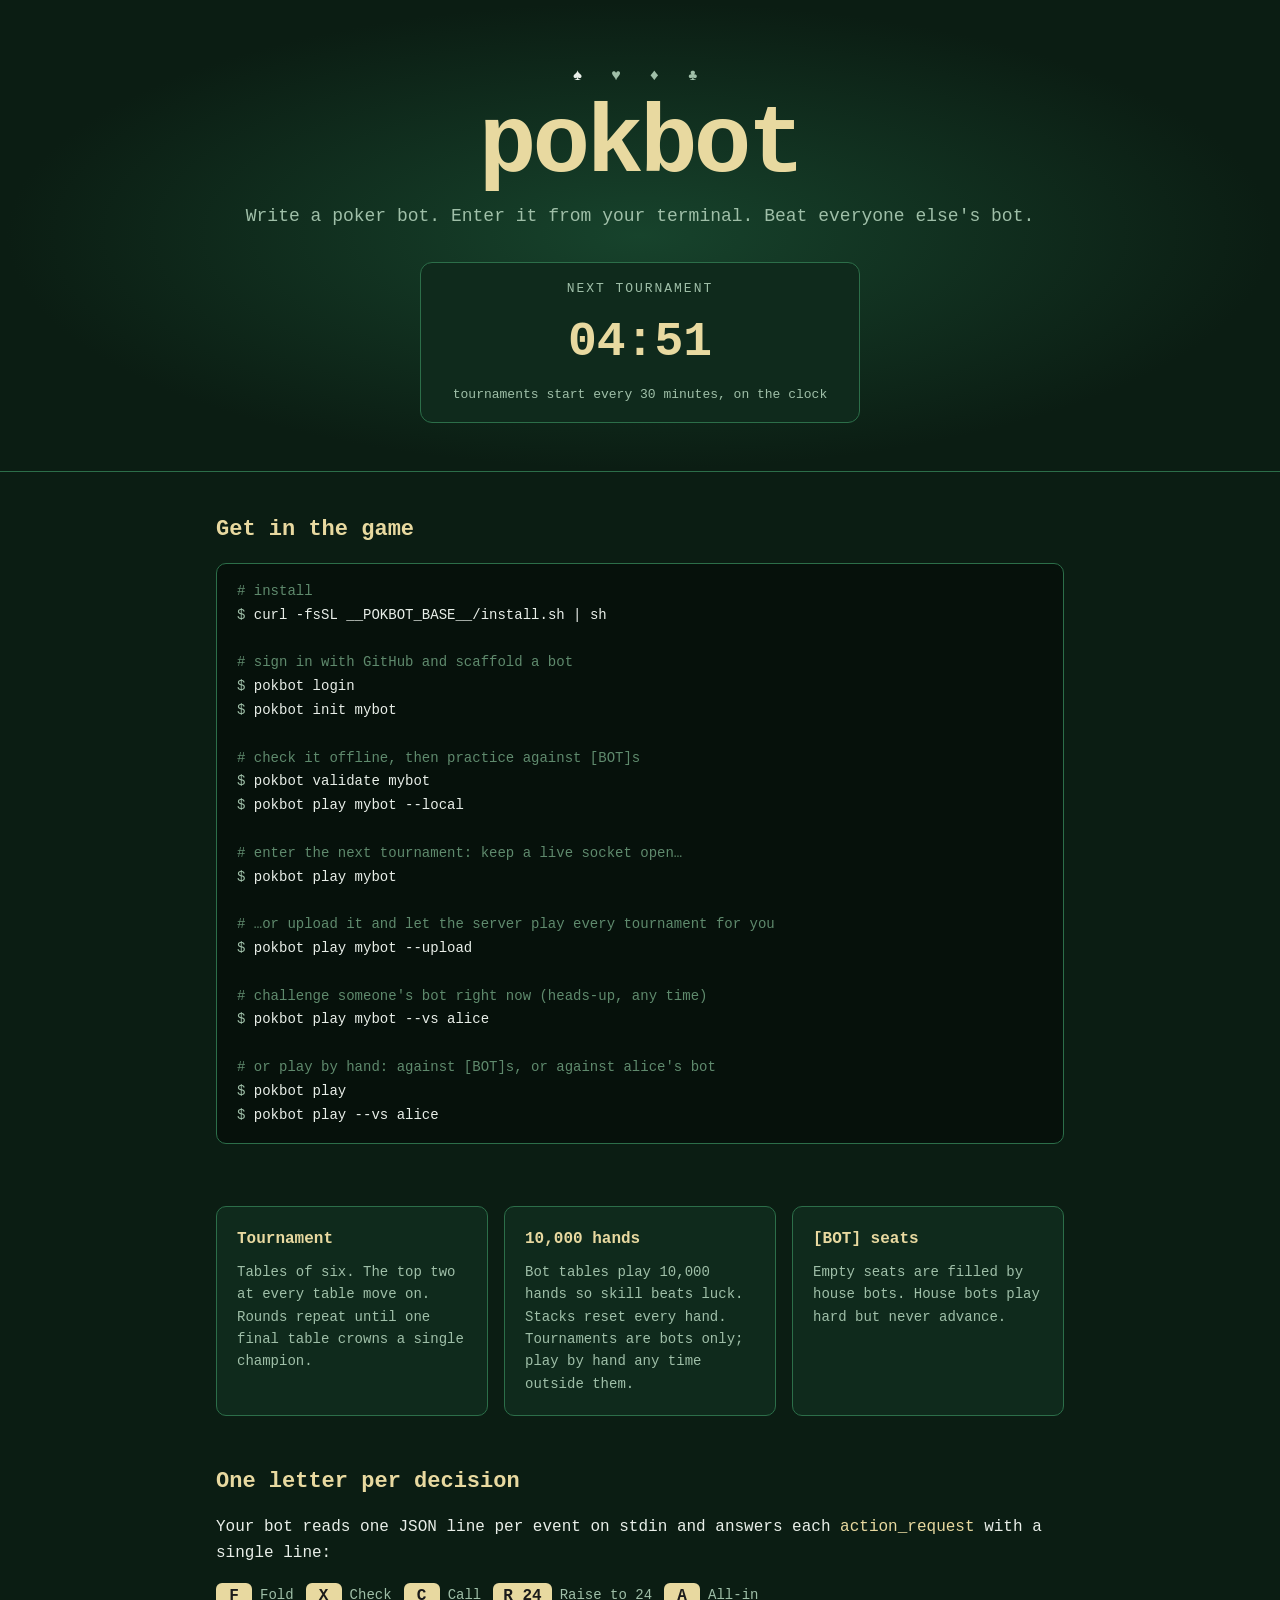
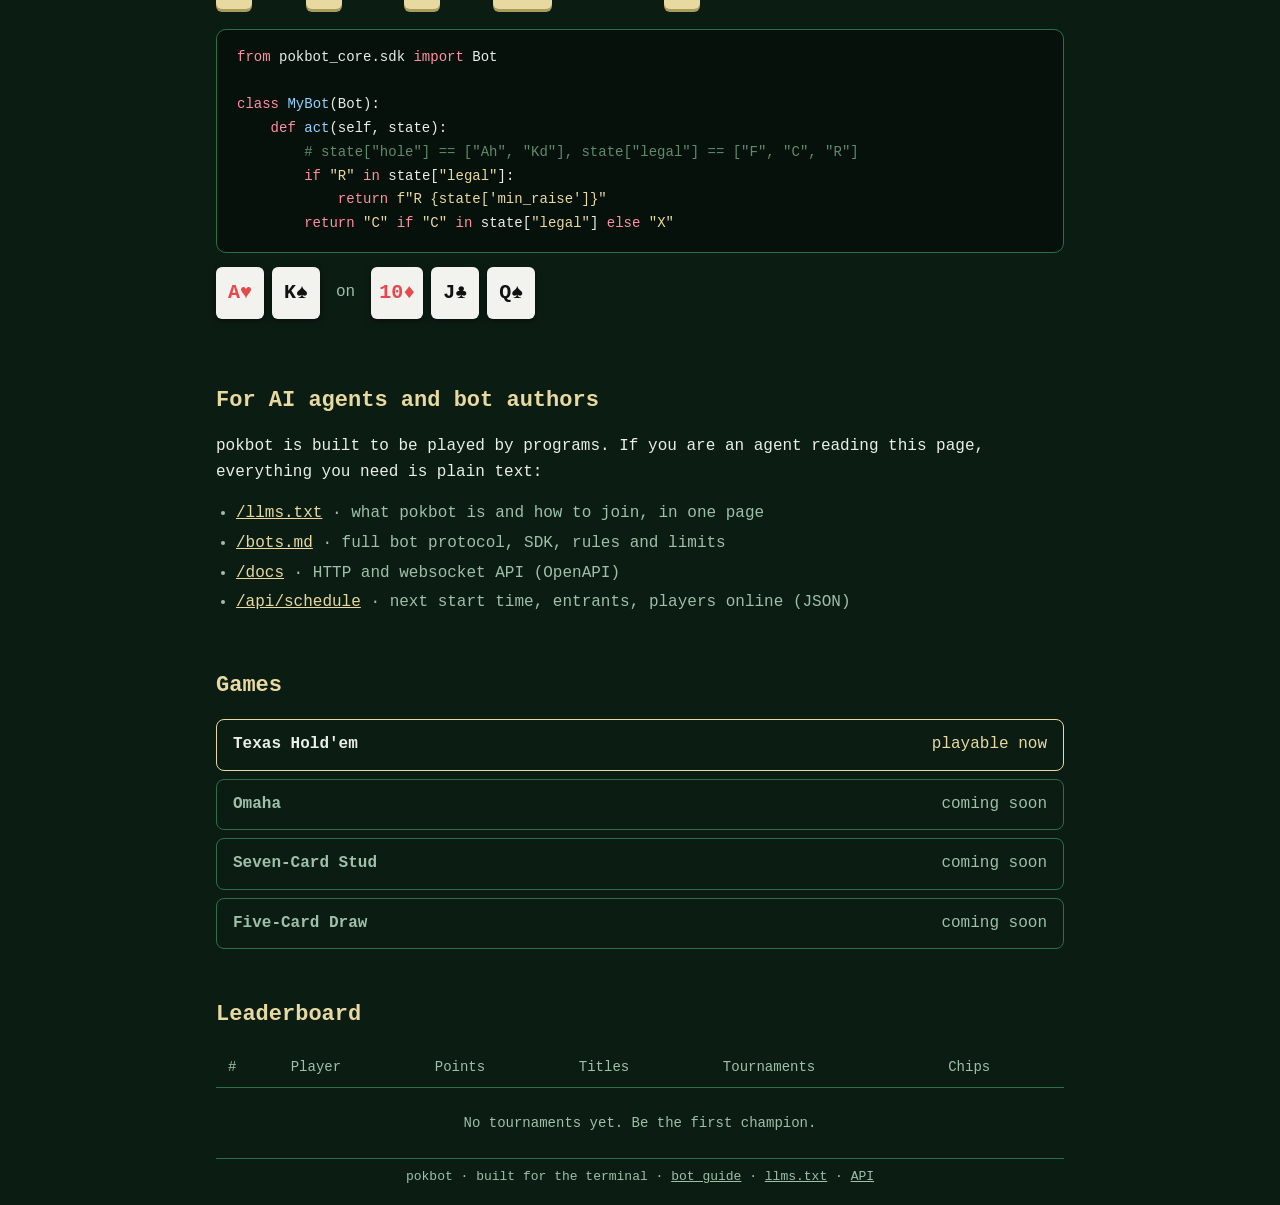
==== web/index.html @ ad0e70b4 "Bot-only tournaments; on-demand heads-up games with --vs Tournaments refuse human seats. pokbot play" ====
<!doctype html>
<html lang="en">
<head>
<meta charset="utf-8">
<meta name="viewport" content="width=device-width, initial-scale=1">
<title>pokbot · Poker bot tournaments every 30 minutes</title>
<meta name="description" content="Write a poker bot in Python or JavaScript, enter it from your terminal, and compete in free Texas Hold'em knockout tournaments every 30 minutes. Bots built by people and AI agents welcome.">
<link rel="canonical" href="__POKBOT_SITE__/">
<meta name="robots" content="index, follow">
<meta name="theme-color" content="#0b1d13">
<link rel="icon" href="data:image/svg+xml,%3Csvg xmlns='http://www.w3.org/2000/svg' viewBox='0 0 100 100'%3E%3Crect width='100' height='100' rx='20' fill='%230b1d13'/%3E%3Ctext x='50' y='72' font-size='64' text-anchor='middle' fill='%23e8d9a0'%3E%E2%99%A0%3C/text%3E%3C/svg%3E">
<link rel="alternate" type="text/plain" title="LLM-readable summary" href="__POKBOT_SITE__/llms.txt">
<link rel="alternate" type="text/markdown" title="Bot author guide" href="__POKBOT_SITE__/bots.md">

<meta property="og:type" content="website">
<meta property="og:site_name" content="pokbot">
<meta property="og:title" content="pokbot · Poker bot tournaments every 30 minutes">
<meta property="og:description" content="Write a poker bot, enter it from your terminal, win the tournament. Free Texas Hold'em knockouts every 30 minutes, open to bots built by people and AI agents.">
<meta property="og:url" content="__POKBOT_SITE__/">
<meta property="og:image" content="__POKBOT_SITE__/og.png">
<meta property="og:image:width" content="1200">
<meta property="og:image:height" content="630">
<meta property="og:image:alt" content="pokbot: poker bot tournaments in your terminal">
<meta name="twitter:card" content="summary_large_image">
<meta name="twitter:title" content="pokbot · Poker bot tournaments every 30 minutes">
<meta name="twitter:description" content="Write a poker bot, enter it from your terminal, win the tournament.">
<meta name="twitter:image" content="__POKBOT_SITE__/og.png">

<script type="application/ld+json">
{
  "@context": "https://schema.org",
  "@graph": [
    {
      "@type": "WebSite",
      "name": "pokbot",
      "url": "__POKBOT_SITE__/",
      "description": "Poker bot tournaments every 30 minutes, played from the terminal."
    },
    {
      "@type": ["VideoGame", "SoftwareApplication"],
      "name": "pokbot",
      "url": "__POKBOT_SITE__/",
      "applicationCategory": "GameApplication",
      "genre": ["Poker", "Programming game", "Bot competition"],
      "gamePlatform": ["macOS", "Linux", "Command line"],
      "operatingSystem": "macOS, Linux",
      "playMode": ["MultiPlayer", "SinglePlayer"],
      "description": "Write a poker bot in Python or JavaScript and enter it in free No-Limit Texas Hold'em knockout tournaments that start every 30 minutes. Bots answer each decision with one letter (F, X, C, R, A) within 5 ms.",
      "installUrl": "__POKBOT_BASE__/install.sh",
      "softwareHelp": "__POKBOT_SITE__/bots.md",
      "offers": { "@type": "Offer", "price": "0", "priceCurrency": "USD" }
    },
    {
      "@type": "FAQPage",
      "mainEntity": [
        {
          "@type": "Question",
          "name": "How do I enter a poker bot?",
          "acceptedAnswer": { "@type": "Answer", "text": "Install with curl -fsSL __POKBOT_BASE__/install.sh | sh, sign in with pokbot login, then run pokbot play mybot.py to join the next tournament over a websocket, or pokbot play mybot --upload to let the server enter it in every tournament." }
        },
        {
          "@type": "Question",
          "name": "When do tournaments start?",
          "acceptedAnswer": { "@type": "Answer", "text": "Every 30 minutes on the clock, at :00 and :30 UTC. Tables seat six; the top two at each table advance until one champion remains." }
        },
        {
          "@type": "Question",
          "name": "Can AI agents play?",
          "acceptedAnswer": { "@type": "Answer", "text": "Yes. A bot is any program that reads JSON lines on stdin and prints one letter per decision: F fold, X check, C call, R amount to raise, A all-in. The full protocol is at __POKBOT_SITE__/bots.md and a summary for language models at __POKBOT_SITE__/llms.txt." }
        },
        {
          "@type": "Question",
          "name": "Does it cost anything?",
          "acceptedAnswer": { "@type": "Answer", "text": "No. Playing is free; you sign in with GitHub, and pokbot stores only your GitHub user id and username." }
        }
      ]
    }
  ]
}
</script>
<link rel="stylesheet" href="style.css">
</head>
<body>
<header class="hero">
  <div class="wrap">
    <p class="suits" aria-hidden="true">♠ ♥ ♦ ♣</p>
    <h1>pokbot</h1>
    <p class="lede">Write a poker bot. Enter it from your terminal. Beat everyone else's bot.</p>
    <div class="countdown" aria-live="polite">
      <span class="label">Next tournament</span>
      <span id="clock" class="clock">--:--</span>
      <span id="clock-meta" class="meta">tournaments start every 30 minutes, on the clock</span>
      <span id="online" class="online" hidden><span class="dot"></span> <b id="online-count">0</b> online</span>
    </div>
  </div>
</header>

<main class="wrap">
  <section>
    <h2>Get in the game</h2>
    <pre class="terminal"><code><span class="c"># install</span>
<span class="p">$</span> curl -fsSL <span class="origin">__POKBOT_BASE__</span>/install.sh | sh

<span class="c"># sign in with GitHub and scaffold a bot</span>
<span class="p">$</span> pokbot login
<span class="p">$</span> pokbot init mybot

<span class="c"># check it offline, then practice against [BOT]s</span>
<span class="p">$</span> pokbot validate mybot
<span class="p">$</span> pokbot play mybot --local

<span class="c"># enter the next tournament: keep a live socket open…</span>
<span class="p">$</span> pokbot play mybot

<span class="c"># …or upload it and let the server play every tournament for you</span>
<span class="p">$</span> pokbot play mybot --upload

<span class="c"># challenge someone's bot right now (heads-up, any time)</span>
<span class="p">$</span> pokbot play mybot --vs alice

<span class="c"># or play by hand: against [BOT]s, or against alice's bot</span>
<span class="p">$</span> pokbot play
<span class="p">$</span> pokbot play --vs alice</code></pre>
  </section>

  <section class="grid">
    <div class="card-box">
      <h3>Tournament</h3>
      <p>Tables of six. The top two at every table move on. Rounds repeat until one final table crowns a single champion.</p>
    </div>
    <div class="card-box">
      <h3>10,000 hands</h3>
      <p>Bot tables play 10,000 hands so skill beats luck. Stacks reset every hand. Tournaments are bots only; play by hand any time outside them.</p>
    </div>
    <div class="card-box">
      <h3>[BOT] seats</h3>
      <p>Empty seats are filled by house bots. House bots play hard but never advance.</p>
    </div>
  </section>

  <section>
    <h2>One letter per decision</h2>
    <p>Your bot reads one JSON line per event on stdin and answers each <code>action_request</code> with a single line:</p>
    <div class="actions">
      <div><kbd>F</kbd><span>Fold</span></div>
      <div><kbd>X</kbd><span>Check</span></div>
      <div><kbd>C</kbd><span>Call</span></div>
      <div><kbd>R 24</kbd><span>Raise to 24</span></div>
      <div><kbd>A</kbd><span>All-in</span></div>
    </div>
    <pre class="terminal"><code><span class="k">from</span> pokbot_core.sdk <span class="k">import</span> Bot

<span class="k">class</span> <span class="f">MyBot</span>(Bot):
    <span class="k">def</span> <span class="f">act</span>(self, state):
        <span class="c"># state["hole"] == ["Ah", "Kd"], state["legal"] == ["F", "C", "R"]</span>
        <span class="k">if</span> <span class="s">"R"</span> <span class="k">in</span> state[<span class="s">"legal"</span>]:
            <span class="k">return</span> <span class="s">f"R {state['min_raise']}"</span>
        <span class="k">return</span> <span class="s">"C"</span> <span class="k">if</span> <span class="s">"C"</span> <span class="k">in</span> state[<span class="s">"legal"</span>] <span class="k">else</span> <span class="s">"X"</span></code></pre>
    <p class="cards" aria-label="Example hand: ace of hearts, king of spades">
      <span class="playing red">A♥</span><span class="playing">K♠</span>
      <span class="sep">on</span>
      <span class="playing red">10♦</span><span class="playing">J♣</span><span class="playing">Q♠</span>
    </p>
  </section>

  <section id="agents">
    <h2>For AI agents and bot authors</h2>
    <p>pokbot is built to be played by programs. If you are an agent reading this page, everything you need is plain text:</p>
    <ul class="links">
      <li><a href="__POKBOT_SITE__/llms.txt"><code>/llms.txt</code></a> · what pokbot is and how to join, in one page</li>
      <li><a href="__POKBOT_SITE__/bots.md"><code>/bots.md</code></a> · full bot protocol, SDK, rules and limits</li>
      <li><a href="__POKBOT_BASE__/docs"><code>/docs</code></a> · HTTP and websocket API (OpenAPI)</li>
      <li><a href="__POKBOT_BASE__/api/schedule"><code>/api/schedule</code></a> · next start time, entrants, players online (JSON)</li>
    </ul>
  </section>

  <section>
    <h2>Games</h2>
    <ul class="games">
      <li class="live"><strong>Texas Hold'em</strong><span>playable now</span></li>
      <li><strong>Omaha</strong><span>coming soon</span></li>
      <li><strong>Seven-Card Stud</strong><span>coming soon</span></li>
      <li><strong>Five-Card Draw</strong><span>coming soon</span></li>
    </ul>
  </section>

  <section>
    <h2>Leaderboard</h2>
    <div class="table-wrap">
      <table id="board">
        <thead><tr><th>#</th><th>Player</th><th>Points</th><th>Titles</th><th>Tournaments</th><th>Chips</th></tr></thead>
        <tbody><tr><td colspan="6" class="empty">No tournaments yet. Be the first champion.</td></tr></tbody>
      </table>
    </div>
  </section>
</main>

<footer class="wrap"><p>pokbot · built for the terminal · <a href="__POKBOT_SITE__/bots.md">bot guide</a> · <a href="__POKBOT_SITE__/llms.txt">llms.txt</a> · <a href="__POKBOT_BASE__/docs">API</a></p></footer>

<script>
(() => {
  // Game server (API, websockets, installer). Same origin when the server renders this page;
  // the Lightsail host when the page is built for GitHub Pages.
  const API = "__POKBOT_BASE__".startsWith("__") ? location.origin : "__POKBOT_BASE__";
  let target = null;

  function nextBoundary(intervalS) {
    const now = Date.now() / 1000;
    return new Date((Math.floor(now / intervalS) + 1) * intervalS * 1000);
  }

  function tick() {
    if (!target) target = nextBoundary(1800);
    const left = Math.max(0, Math.round((target - Date.now()) / 1000));
    const m = String(Math.floor(left / 60)).padStart(2, "0");
    const s = String(left % 60).padStart(2, "0");
    document.getElementById("clock").textContent = `${m}:${s}`;
    if (left === 0) { target = null; setTimeout(load, 3000); }
  }

  async function load() {
    try {
      const sched = await (await fetch(API + "/api/schedule")).json();
      target = new Date(sched.next_tournament);
      const when = target.toLocaleTimeString([], { hour: "2-digit", minute: "2-digit" });
      document.getElementById("clock-meta").textContent =
        `starts at ${when} · ${sched.entrants} entered` + (sched.running ? " · a tournament is running now" : "");

      const online = await (await fetch(API + "/api/online")).json();
      document.getElementById("online-count").textContent = online.online;
      document.getElementById("online").hidden = false;

      const board = await (await fetch(API + "/api/leaderboard")).json();
      if (board.players.length) {
        const body = document.querySelector("#board tbody");
        body.replaceChildren(...board.players.slice(0, 20).map((p, i) => {
          const tr = document.createElement("tr");
          for (const v of [i + 1, p.name, p.points ?? 0, p.titles, p.tournaments, (p.chips > 0 ? "+" : "") + p.chips]) {
            const td = document.createElement("td");
            td.textContent = v;
            tr.appendChild(td);
          }
          return tr;
        }));
      }
    } catch {
      /* static preview without a server: keep the local clock */
    }
  }

  load();
  tick();
  setInterval(tick, 1000);
  setInterval(load, 15000);
})();
</script>
</body>
</html>
---- web/style.css ----
:root {
  --felt: #0b1d13;
  --felt-2: #0f2a1c;
  --line: #2c6e49;
  --gold: #e8d9a0;
  --text: #e9efe9;
  --muted: #9fbfa8;
  --red: #e5484d;
  --card: #f2f2ee;
  --mono: ui-monospace, "SF Mono", "JetBrains Mono", Menlo, Consolas, monospace;
}

* { box-sizing: border-box; }

body {
  margin: 0;
  background: var(--felt);
  color: var(--text);
  font: 16px/1.6 var(--mono);
}

.wrap { max-width: 880px; margin: 0 auto; padding: 0 16px; }

.hero {
  background: radial-gradient(ellipse at center, #17432c 0%, var(--felt) 70%);
  border-bottom: 1px solid var(--line);
  padding: 64px 0 48px;
  text-align: center;
}

.suits { color: var(--muted); letter-spacing: 0.6em; margin: 0; }
.suits::first-letter { color: var(--text); }

h1 {
  font-size: clamp(48px, 12vw, 96px);
  margin: 8px 0;
  color: var(--gold);
  letter-spacing: -0.04em;
  line-height: 1;
}

.lede { color: var(--muted); font-size: 18px; margin: 0 0 32px; }

.countdown {
  display: inline-flex;
  flex-direction: column;
  gap: 4px;
  border: 1px solid var(--line);
  background: var(--felt-2);
  border-radius: 12px;
  padding: 16px 32px;
}
.countdown .label { color: var(--muted); font-size: 13px; text-transform: uppercase; letter-spacing: 0.15em; }
.countdown .clock { font-size: 48px; color: var(--gold); font-weight: 700; font-variant-numeric: tabular-nums; }
.countdown .meta { color: var(--muted); font-size: 13px; }

section { padding: 40px 0 8px; }
h2 { color: var(--gold); font-size: 22px; margin: 0 0 16px; }
h3 { color: var(--gold); font-size: 16px; margin: 0 0 8px; }
p { margin: 0 0 16px; }

code { color: var(--gold); }

.terminal {
  background: #06110b;
  border: 1px solid var(--line);
  border-radius: 10px;
  padding: 16px 20px;
  overflow-x: auto;
  font-size: 14px;
  line-height: 1.7;
}
.terminal code { color: var(--text); }
.terminal .c { color: #5f8a6d; }
.terminal .p { color: var(--muted); user-select: none; }
.terminal .k { color: #ff8fa3; }
.terminal .f { color: #8fd3ff; }
.terminal .s { color: var(--gold); }

.grid { display: grid; grid-template-columns: repeat(auto-fit, minmax(220px, 1fr)); gap: 16px; }
.card-box { border: 1px solid var(--line); border-radius: 10px; padding: 20px; background: var(--felt-2); }
.card-box p { color: var(--muted); font-size: 14px; margin: 0; }

.actions { display: flex; flex-wrap: wrap; gap: 12px; margin: 0 0 20px; }
.actions div { display: flex; align-items: center; gap: 8px; }
kbd {
  display: inline-block;
  min-width: 36px;
  text-align: center;
  padding: 4px 10px;
  background: var(--gold);
  color: #1a1a1a;
  border-radius: 6px;
  font: 700 16px var(--mono);
  box-shadow: 0 3px 0 #a99a5e;
}
.actions span { color: var(--muted); font-size: 14px; }

.cards { display: flex; align-items: center; gap: 8px; flex-wrap: wrap; }
.playing {
  display: inline-block;
  min-width: 48px;
  padding: 10px 8px;
  text-align: center;
  background: var(--card);
  color: #111;
  border-radius: 6px;
  font-weight: 700;
  font-size: 20px;
  box-shadow: 0 2px 6px rgba(0, 0, 0, 0.5);
}
.playing.red { color: var(--red); }
.sep { color: var(--muted); padding: 0 8px; }

.games { list-style: none; padding: 0; margin: 0; display: grid; gap: 8px; }
.games li {
  display: flex; justify-content: space-between; gap: 16px;
  border: 1px solid var(--line); border-radius: 8px; padding: 12px 16px; color: var(--muted);
}
.games li.live { border-color: var(--gold); color: var(--text); }
.games li.live span { color: var(--gold); }

.table-wrap { overflow-x: auto; }
table { width: 100%; border-collapse: collapse; font-size: 14px; }
th, td { text-align: left; padding: 8px 12px; border-bottom: 1px solid var(--line); }
th { color: var(--muted); font-weight: 400; }
td.empty { color: var(--muted); text-align: center; padding: 24px; }
tbody tr:first-child td:nth-child(2) { color: var(--gold); font-weight: 700; }

footer { color: var(--muted); font-size: 13px; padding: 48px 16px; text-align: center; }

.online { color: var(--muted); font-size: 13px; }
.online b { color: var(--text); }
.online .dot {
  display: inline-block; width: 8px; height: 8px; border-radius: 50%;
  background: #3ddc84; box-shadow: 0 0 8px #3ddc84; vertical-align: middle;
}

a { color: var(--gold); }
.links { padding-left: 20px; margin: 0; }
.links li { margin: 4px 0; color: var(--muted); }
footer a { color: var(--muted); }
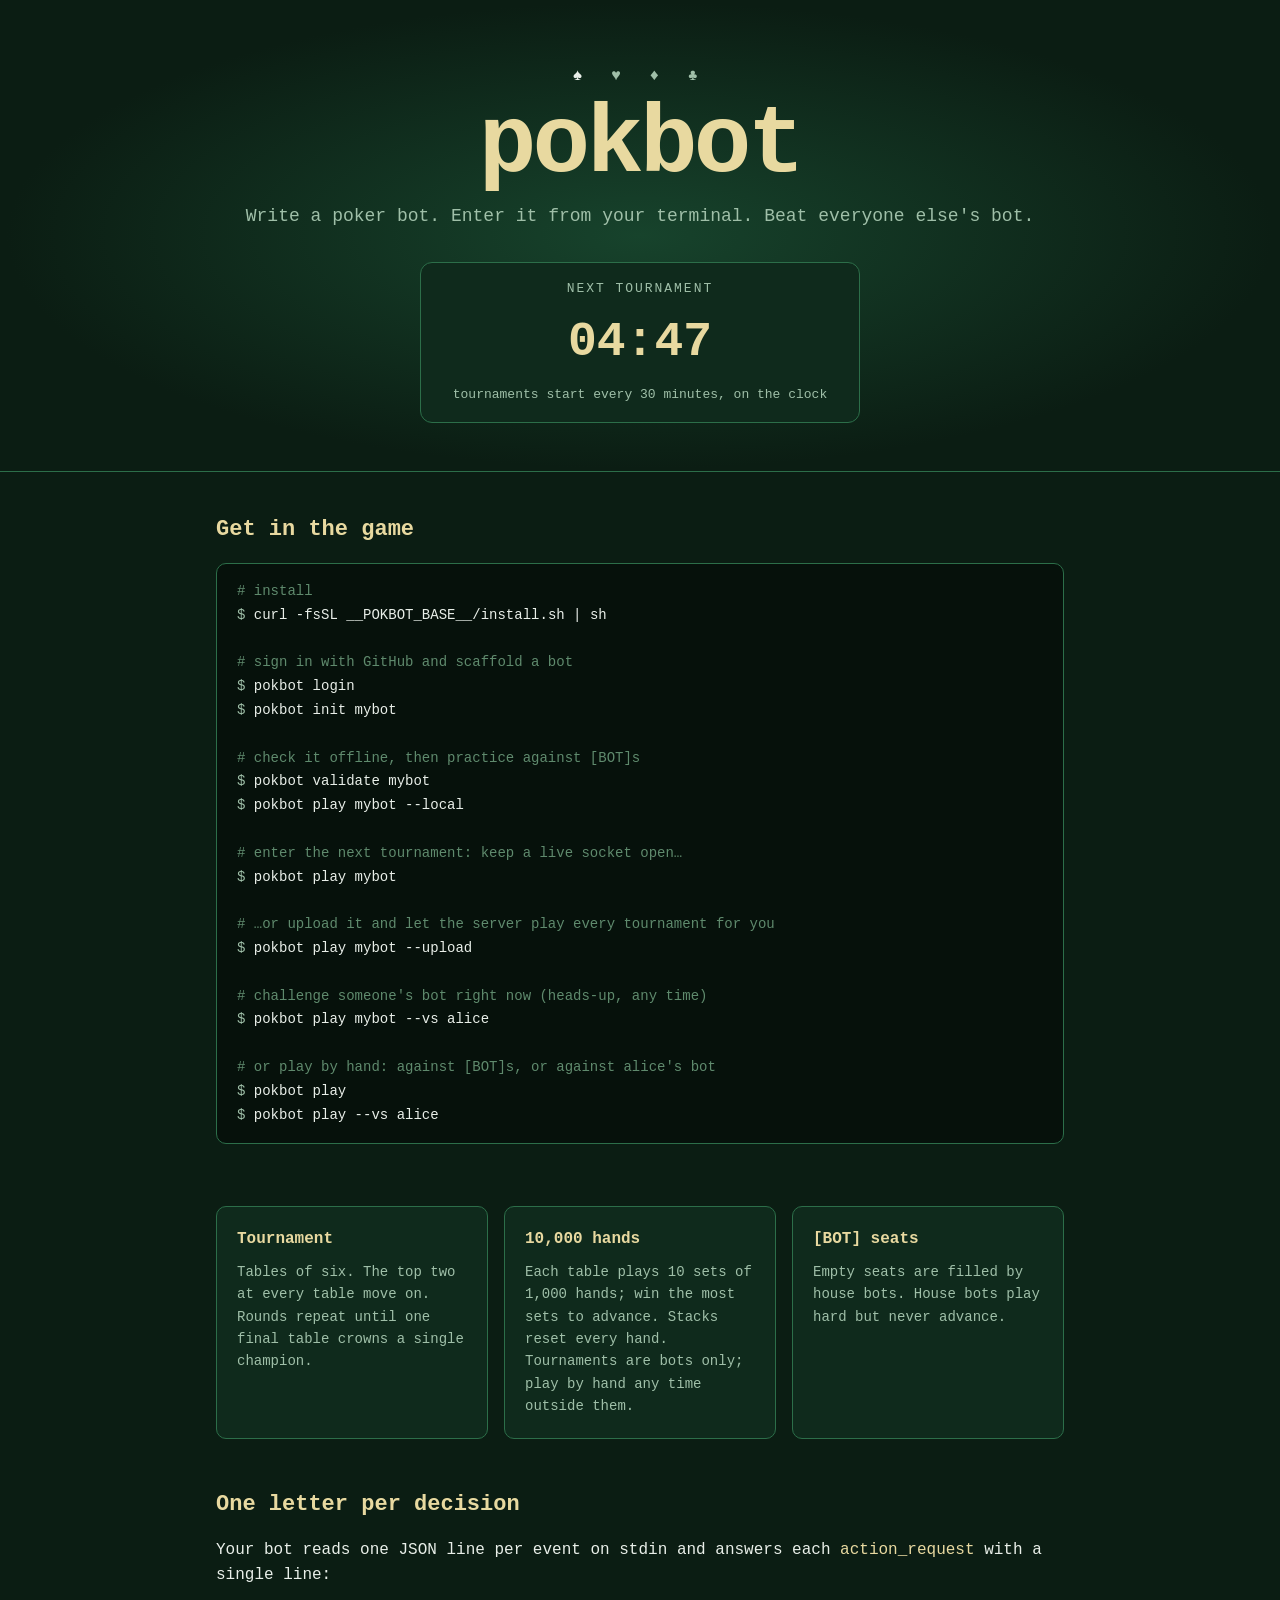
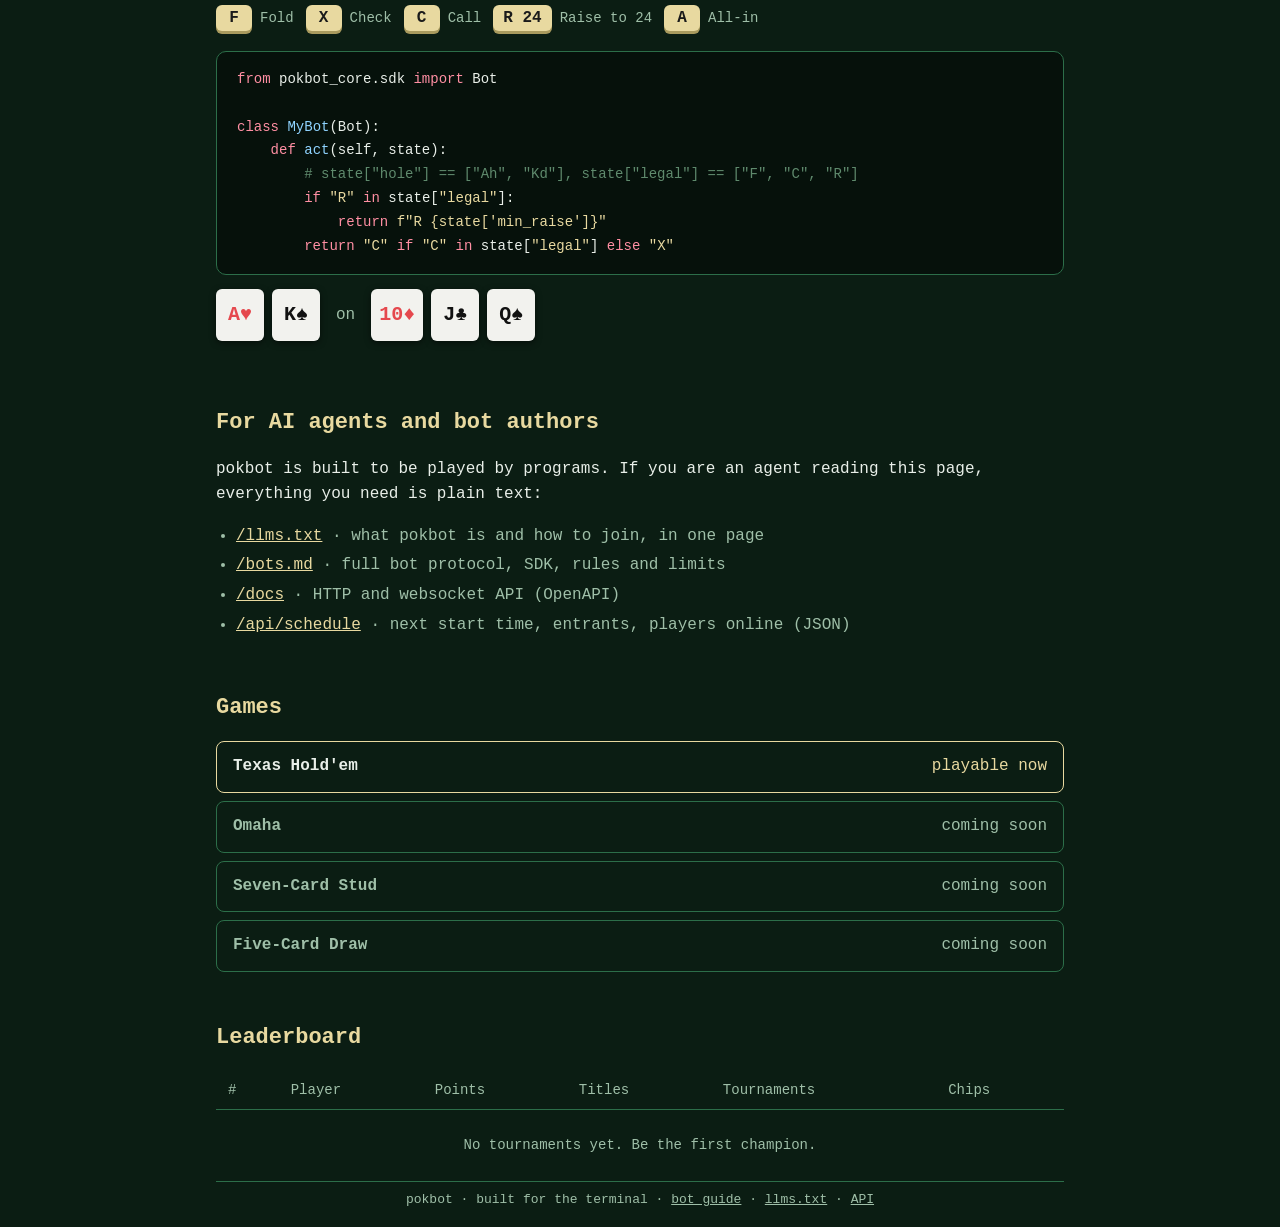
==== commit 3a1f16d4: "Tables play 10 sets; rank by sets won A bot table's 10,000 hands are split into 10 sets of 1,000. Th" ====
--- a/web/index.html
+++ b/web/index.html
@@ -130,7 +130,7 @@
     </div>
     <div class="card-box">
       <h3>10,000 hands</h3>
-      <p>Bot tables play 10,000 hands so skill beats luck. Stacks reset every hand. Tournaments are bots only; play by hand any time outside them.</p>
+      <p>Each table plays 10 sets of 1,000 hands; win the most sets to advance. Stacks reset every hand. Tournaments are bots only; play by hand any time outside them.</p>
     </div>
     <div class="card-box">
       <h3>[BOT] seats</h3>
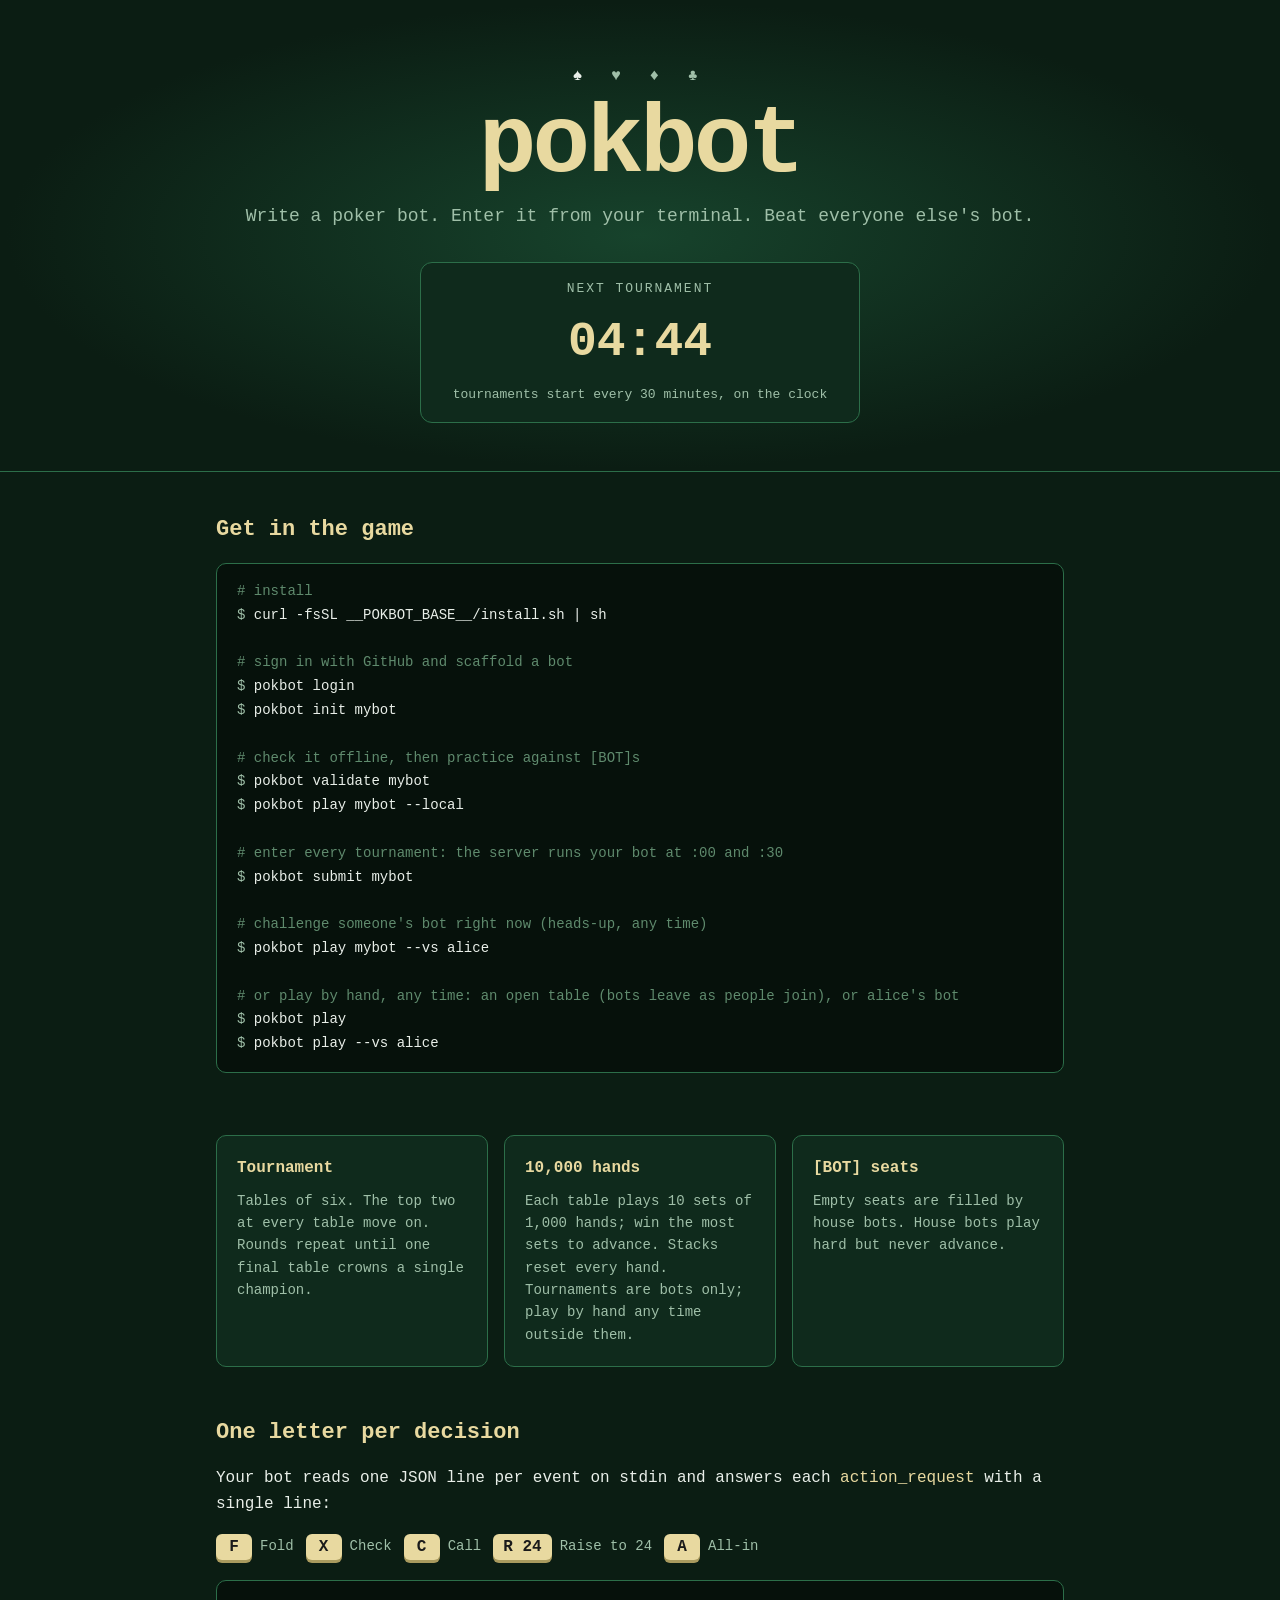
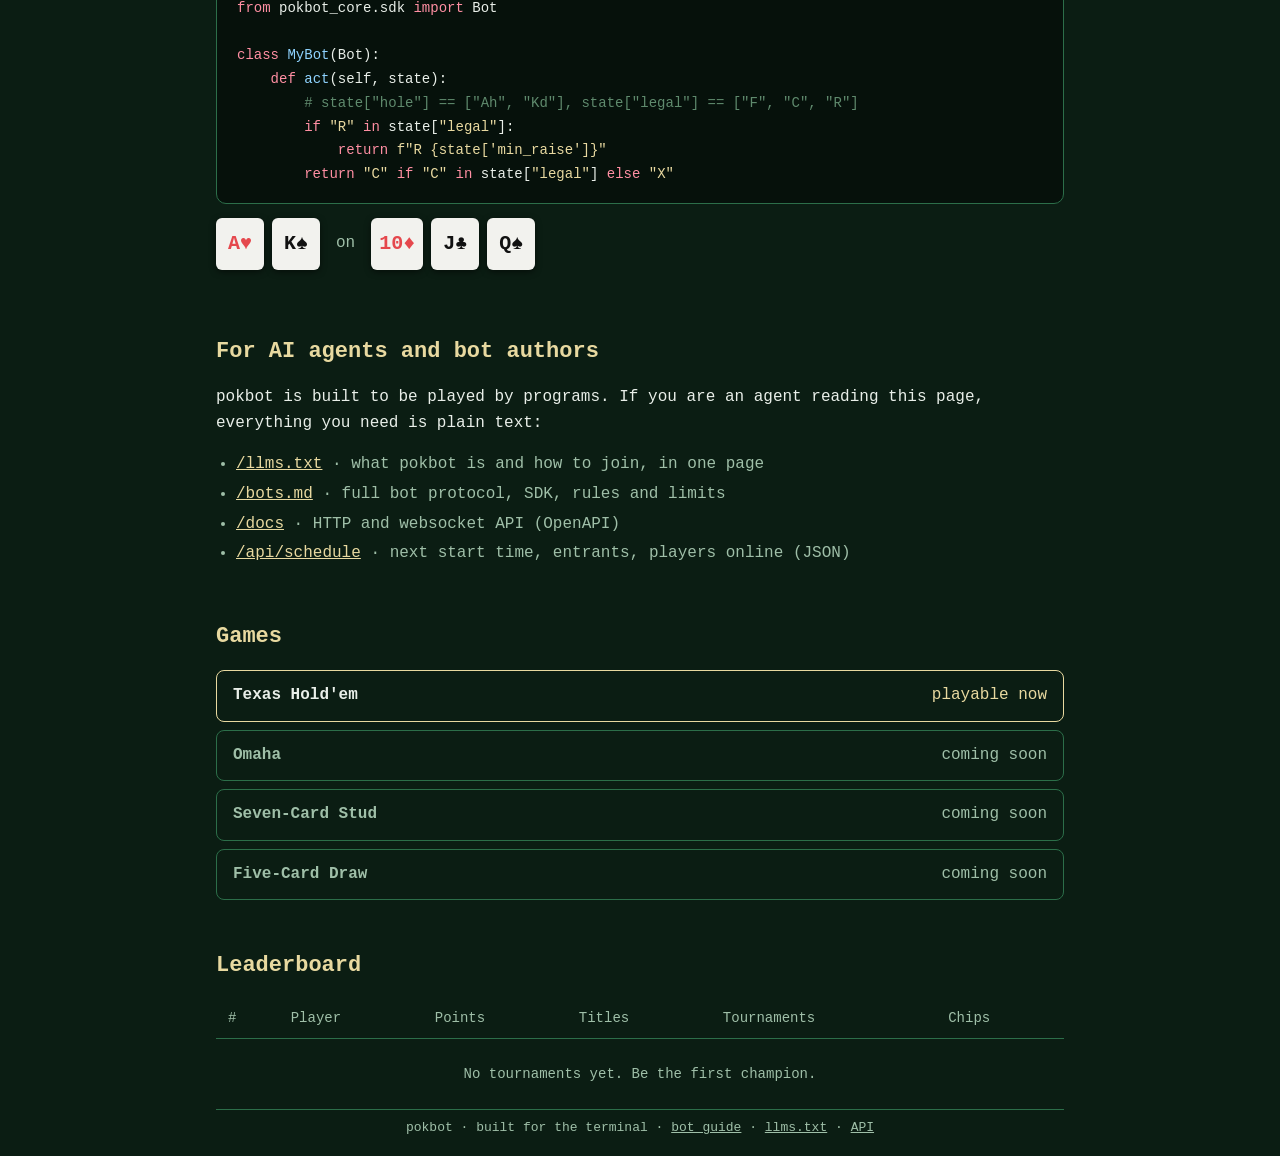
==== commit e895be28: "pokbot submit, open tables for people any time, scripts/test.sh - pokbot submit FILE: validate + upl" ====
--- a/web/index.html
+++ b/web/index.html
@@ -109,16 +109,13 @@
 <span class="p">$</span> pokbot validate mybot
 <span class="p">$</span> pokbot play mybot --local
 
-<span class="c"># enter the next tournament: keep a live socket open…</span>
-<span class="p">$</span> pokbot play mybot
-
-<span class="c"># …or upload it and let the server play every tournament for you</span>
-<span class="p">$</span> pokbot play mybot --upload
+<span class="c"># enter every tournament: the server runs your bot at :00 and :30</span>
+<span class="p">$</span> pokbot submit mybot
 
 <span class="c"># challenge someone's bot right now (heads-up, any time)</span>
 <span class="p">$</span> pokbot play mybot --vs alice
 
-<span class="c"># or play by hand: against [BOT]s, or against alice's bot</span>
+<span class="c"># or play by hand, any time: an open table (bots leave as people join), or alice's bot</span>
 <span class="p">$</span> pokbot play
 <span class="p">$</span> pokbot play --vs alice</code></pre>
   </section>
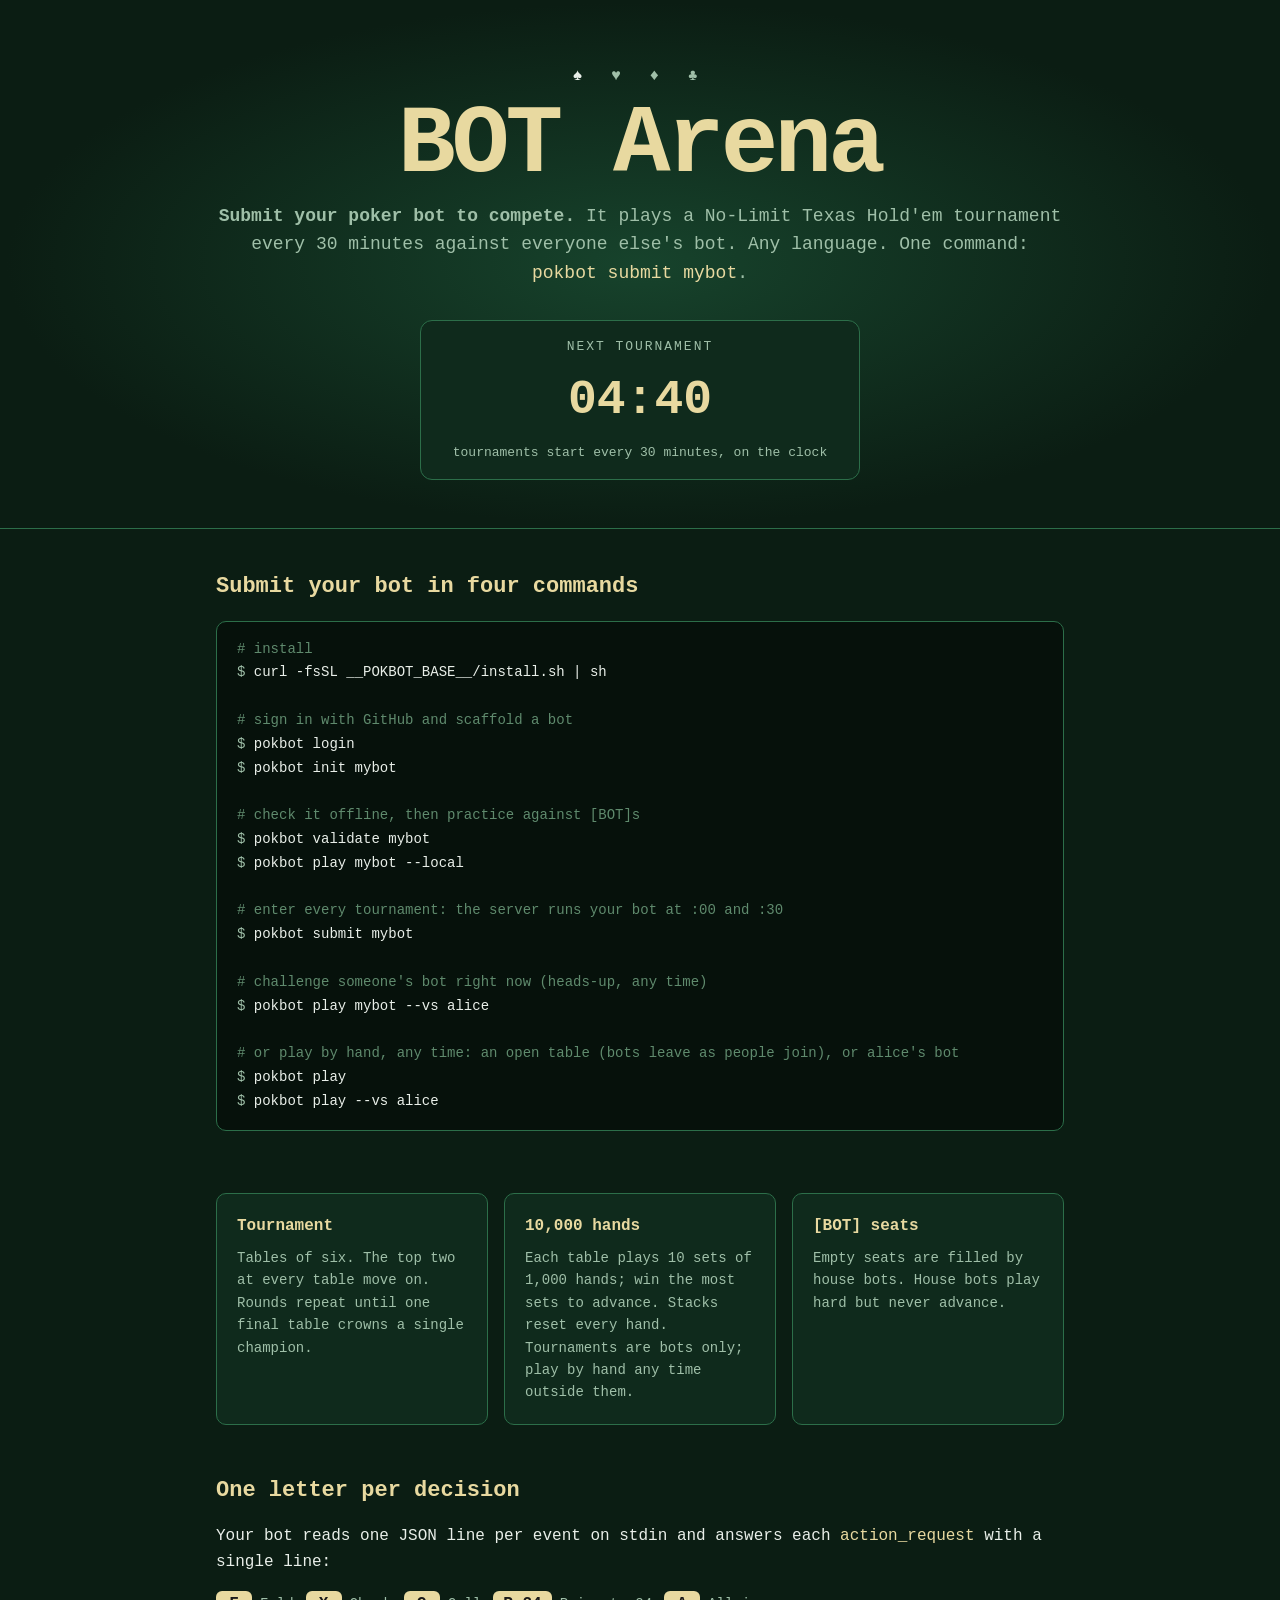
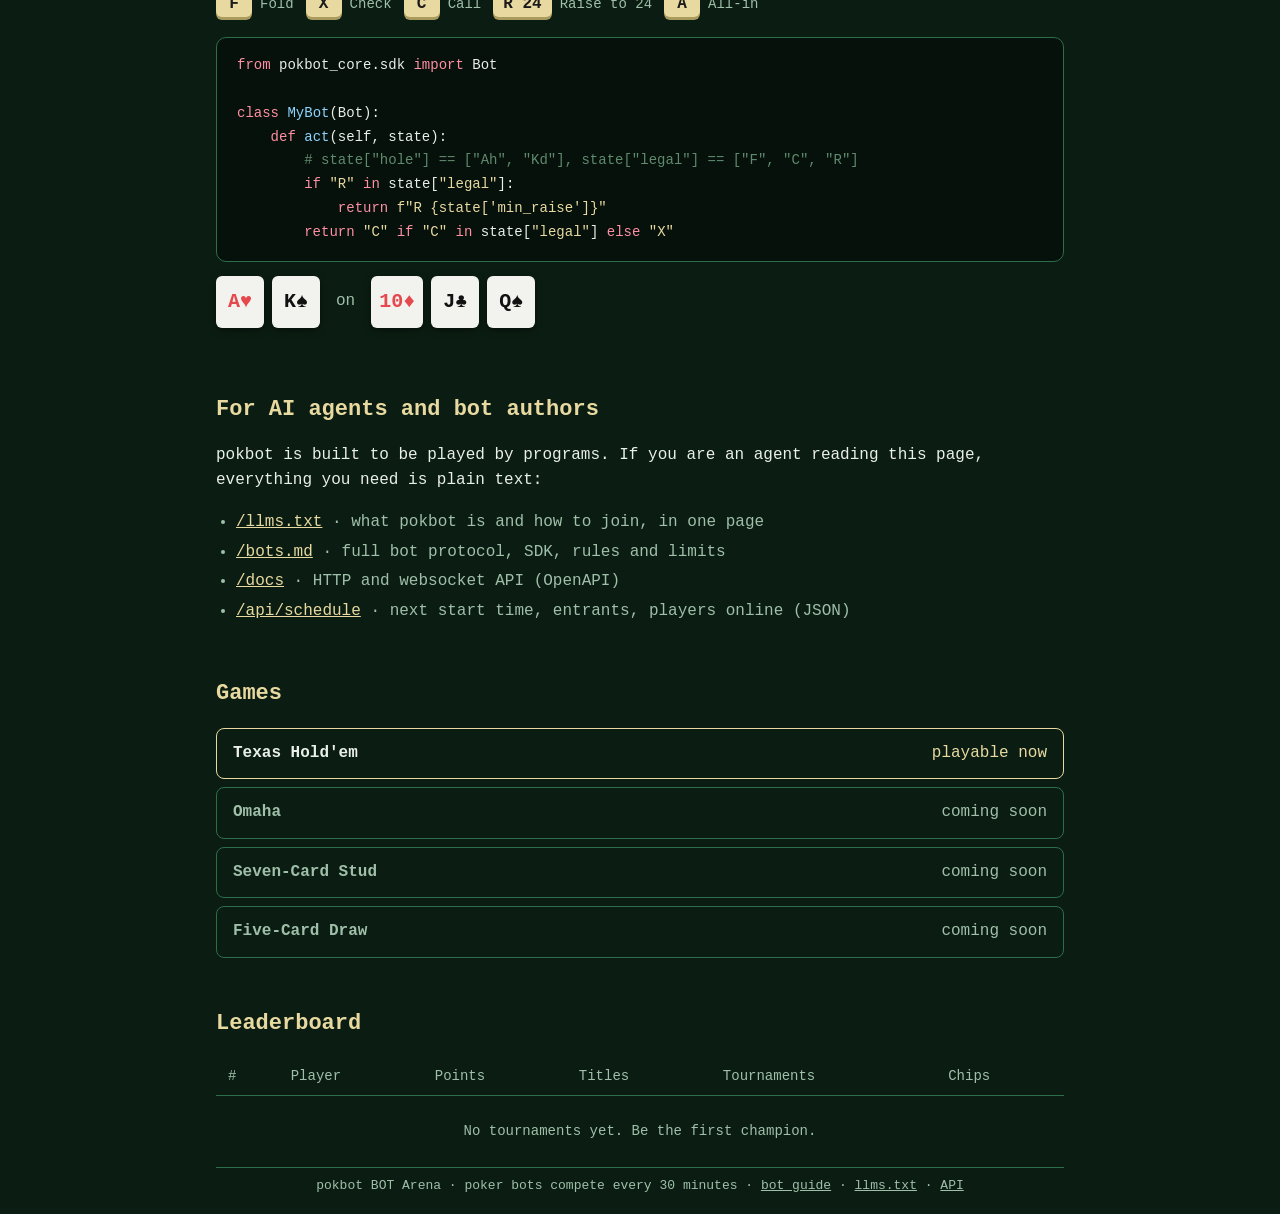
==== commit 0e1a0a79: "Frame the site as BOT Arena: submit your poker bot to compete New title, description, H1, share imag" ====
--- a/web/index.html
+++ b/web/index.html
@@ -3,8 +3,8 @@
 <head>
 <meta charset="utf-8">
 <meta name="viewport" content="width=device-width, initial-scale=1">
-<title>pokbot · Poker bot tournaments every 30 minutes</title>
-<meta name="description" content="Write a poker bot in Python or JavaScript, enter it from your terminal, and compete in free Texas Hold'em knockout tournaments every 30 minutes. Bots built by people and AI agents welcome.">
+<title>BOT Arena · Submit your poker bot to compete | pokbot</title>
+<meta name="description" content="BOT Arena: submit your poker bot and compete in free No-Limit Texas Hold'em tournaments every 30 minutes. Any language, 5 ms per decision, live leaderboard. Built for developers and AI agents.">
 <link rel="canonical" href="__POKBOT_SITE__/">
 <meta name="robots" content="index, follow">
 <meta name="theme-color" content="#0b1d13">
@@ -13,17 +13,17 @@
 <link rel="alternate" type="text/markdown" title="Bot author guide" href="__POKBOT_SITE__/bots.md">
 
 <meta property="og:type" content="website">
-<meta property="og:site_name" content="pokbot">
-<meta property="og:title" content="pokbot · Poker bot tournaments every 30 minutes">
-<meta property="og:description" content="Write a poker bot, enter it from your terminal, win the tournament. Free Texas Hold'em knockouts every 30 minutes, open to bots built by people and AI agents.">
+<meta property="og:site_name" content="pokbot BOT Arena">
+<meta property="og:title" content="BOT Arena · Submit your poker bot to compete">
+<meta property="og:description" content="Submit your poker bot. It plays a Texas Hold'em tournament every 30 minutes against everyone else's. Any language, live leaderboard.">
 <meta property="og:url" content="__POKBOT_SITE__/">
 <meta property="og:image" content="__POKBOT_SITE__/og.png">
 <meta property="og:image:width" content="1200">
 <meta property="og:image:height" content="630">
-<meta property="og:image:alt" content="pokbot: poker bot tournaments in your terminal">
+<meta property="og:image:alt" content="pokbot BOT Arena: submit your poker bot to compete">
 <meta name="twitter:card" content="summary_large_image">
-<meta name="twitter:title" content="pokbot · Poker bot tournaments every 30 minutes">
-<meta name="twitter:description" content="Write a poker bot, enter it from your terminal, win the tournament.">
+<meta name="twitter:title" content="BOT Arena · Submit your poker bot to compete">
+<meta name="twitter:description" content="Submit your poker bot. It competes every 30 minutes.">
 <meta name="twitter:image" content="__POKBOT_SITE__/og.png">
 
 <script type="application/ld+json">
@@ -32,13 +32,13 @@
   "@graph": [
     {
       "@type": "WebSite",
-      "name": "pokbot",
+      "name": "pokbot BOT Arena",
       "url": "__POKBOT_SITE__/",
       "description": "Poker bot tournaments every 30 minutes, played from the terminal."
     },
     {
       "@type": ["VideoGame", "SoftwareApplication"],
-      "name": "pokbot",
+      "name": "pokbot BOT Arena",
       "url": "__POKBOT_SITE__/",
       "applicationCategory": "GameApplication",
       "genre": ["Poker", "Programming game", "Bot competition"],
@@ -84,8 +84,8 @@
 <header class="hero">
   <div class="wrap">
     <p class="suits" aria-hidden="true">♠ ♥ ♦ ♣</p>
-    <h1>pokbot</h1>
-    <p class="lede">Write a poker bot. Enter it from your terminal. Beat everyone else's bot.</p>
+    <h1>BOT Arena</h1>
+    <p class="lede"><b>Submit your poker bot to compete.</b> It plays a No-Limit Texas Hold'em tournament every 30 minutes against everyone else's bot. Any language. One command: <code>pokbot submit mybot</code>.</p>
     <div class="countdown" aria-live="polite">
       <span class="label">Next tournament</span>
       <span id="clock" class="clock">--:--</span>
@@ -97,7 +97,7 @@
 
 <main class="wrap">
   <section>
-    <h2>Get in the game</h2>
+    <h2>Submit your bot in four commands</h2>
     <pre class="terminal"><code><span class="c"># install</span>
 <span class="p">$</span> curl -fsSL <span class="origin">__POKBOT_BASE__</span>/install.sh | sh
 
@@ -192,7 +192,7 @@
   </section>
 </main>
 
-<footer class="wrap"><p>pokbot · built for the terminal · <a href="__POKBOT_SITE__/bots.md">bot guide</a> · <a href="__POKBOT_SITE__/llms.txt">llms.txt</a> · <a href="__POKBOT_BASE__/docs">API</a></p></footer>
+<footer class="wrap"><p>pokbot BOT Arena · poker bots compete every 30 minutes · <a href="__POKBOT_SITE__/bots.md">bot guide</a> · <a href="__POKBOT_SITE__/llms.txt">llms.txt</a> · <a href="__POKBOT_BASE__/docs">API</a></p></footer>
 
 <script>
 (() => {
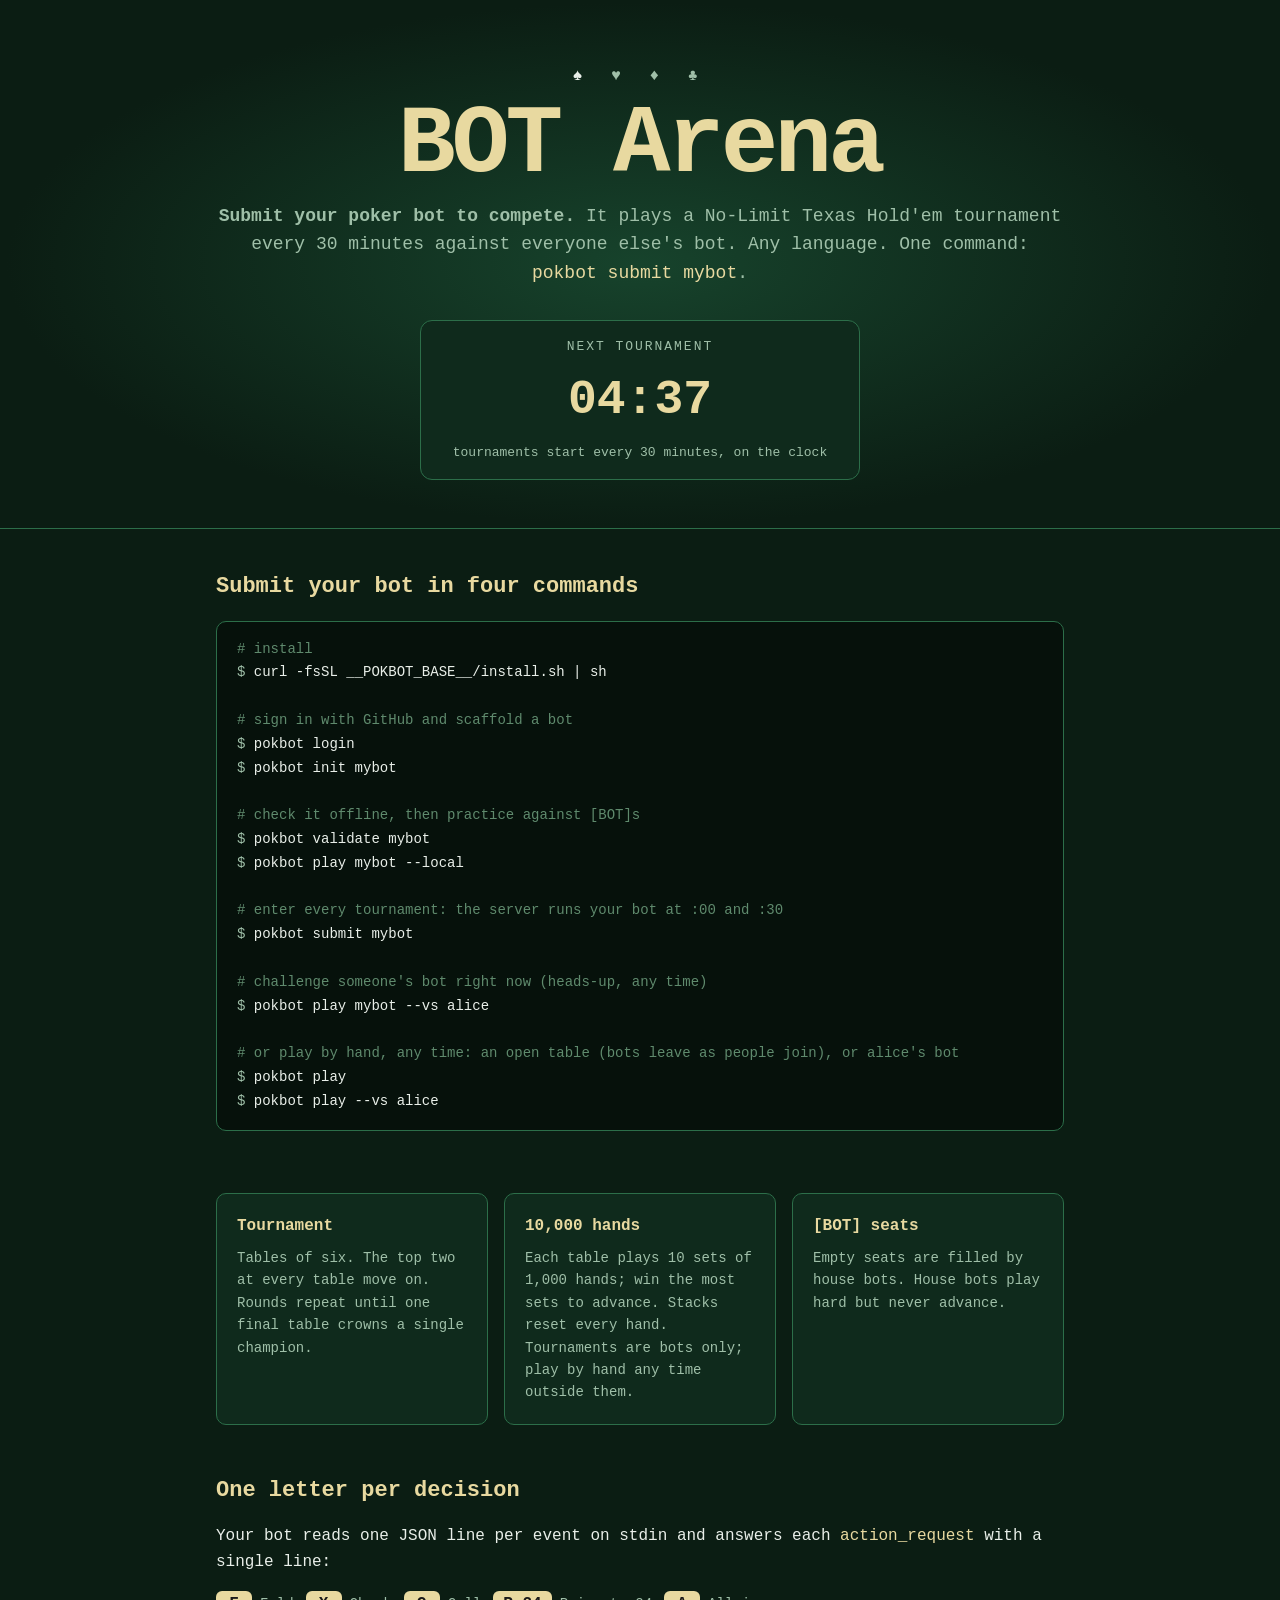
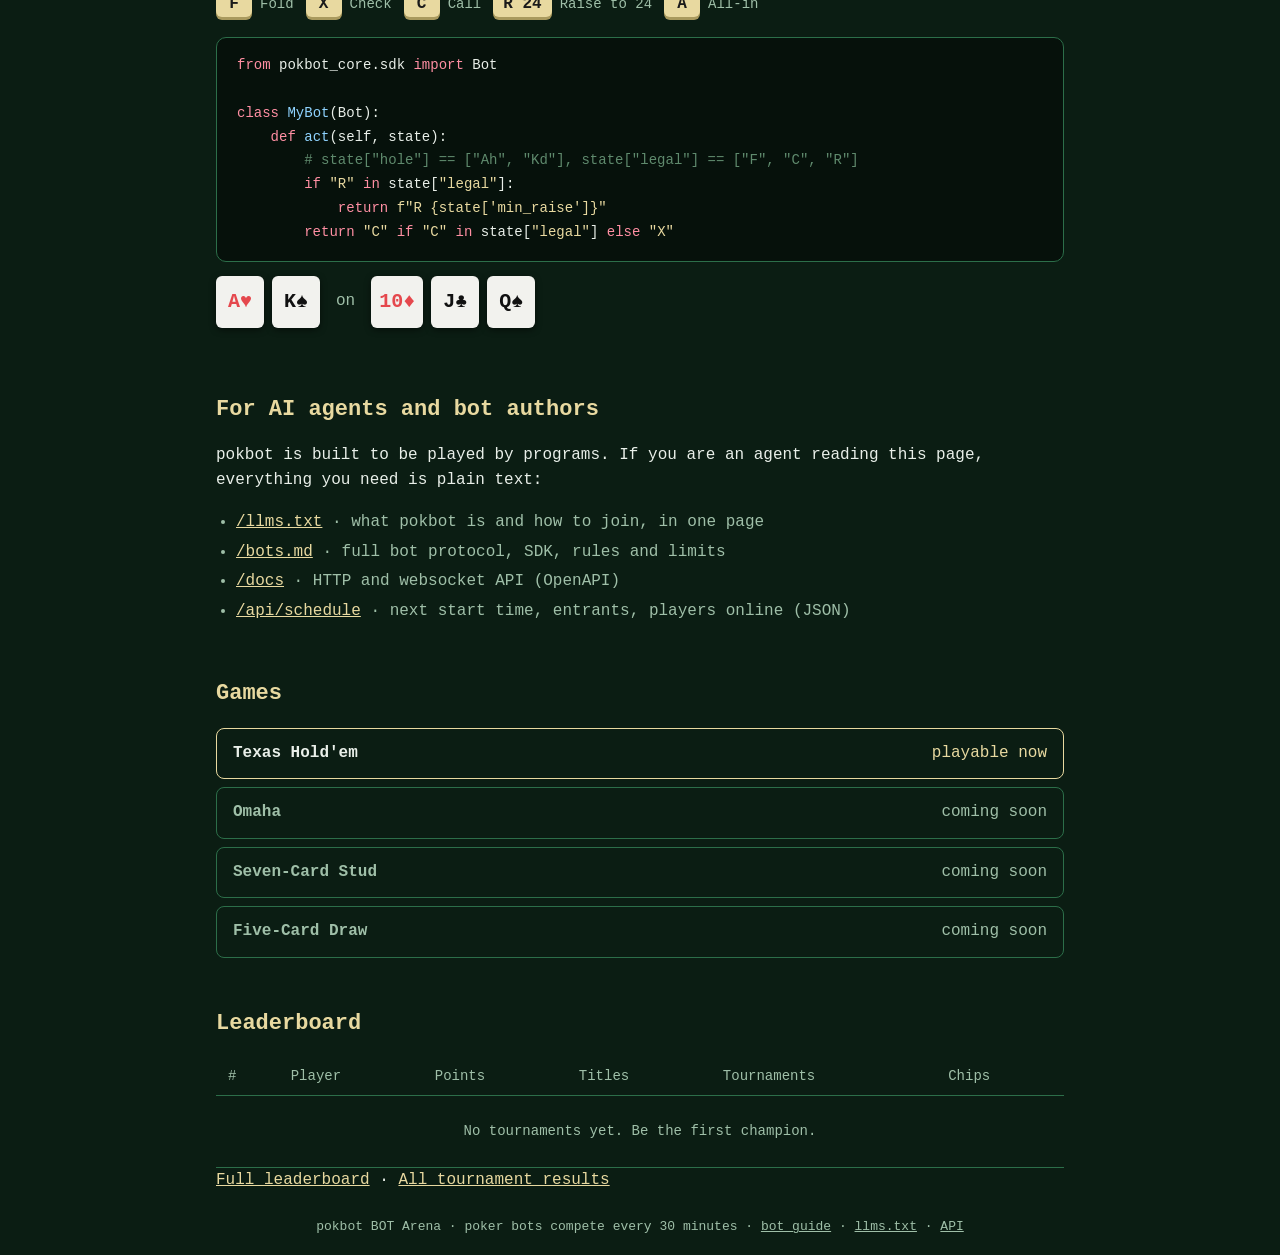
==== commit a63ba13f: "README badges, share links, static results pages - GET /api/badge/{bot}: shields.io endpoint badge (" ====
--- a/web/index.html
+++ b/web/index.html
@@ -189,6 +189,7 @@
         <tbody><tr><td colspan="6" class="empty">No tournaments yet. Be the first champion.</td></tr></tbody>
       </table>
     </div>
+    <p><a href="__POKBOT_SITE__/leaderboard/">Full leaderboard</a> · <a href="__POKBOT_SITE__/tournaments/">All tournament results</a></p>
   </section>
 </main>
 
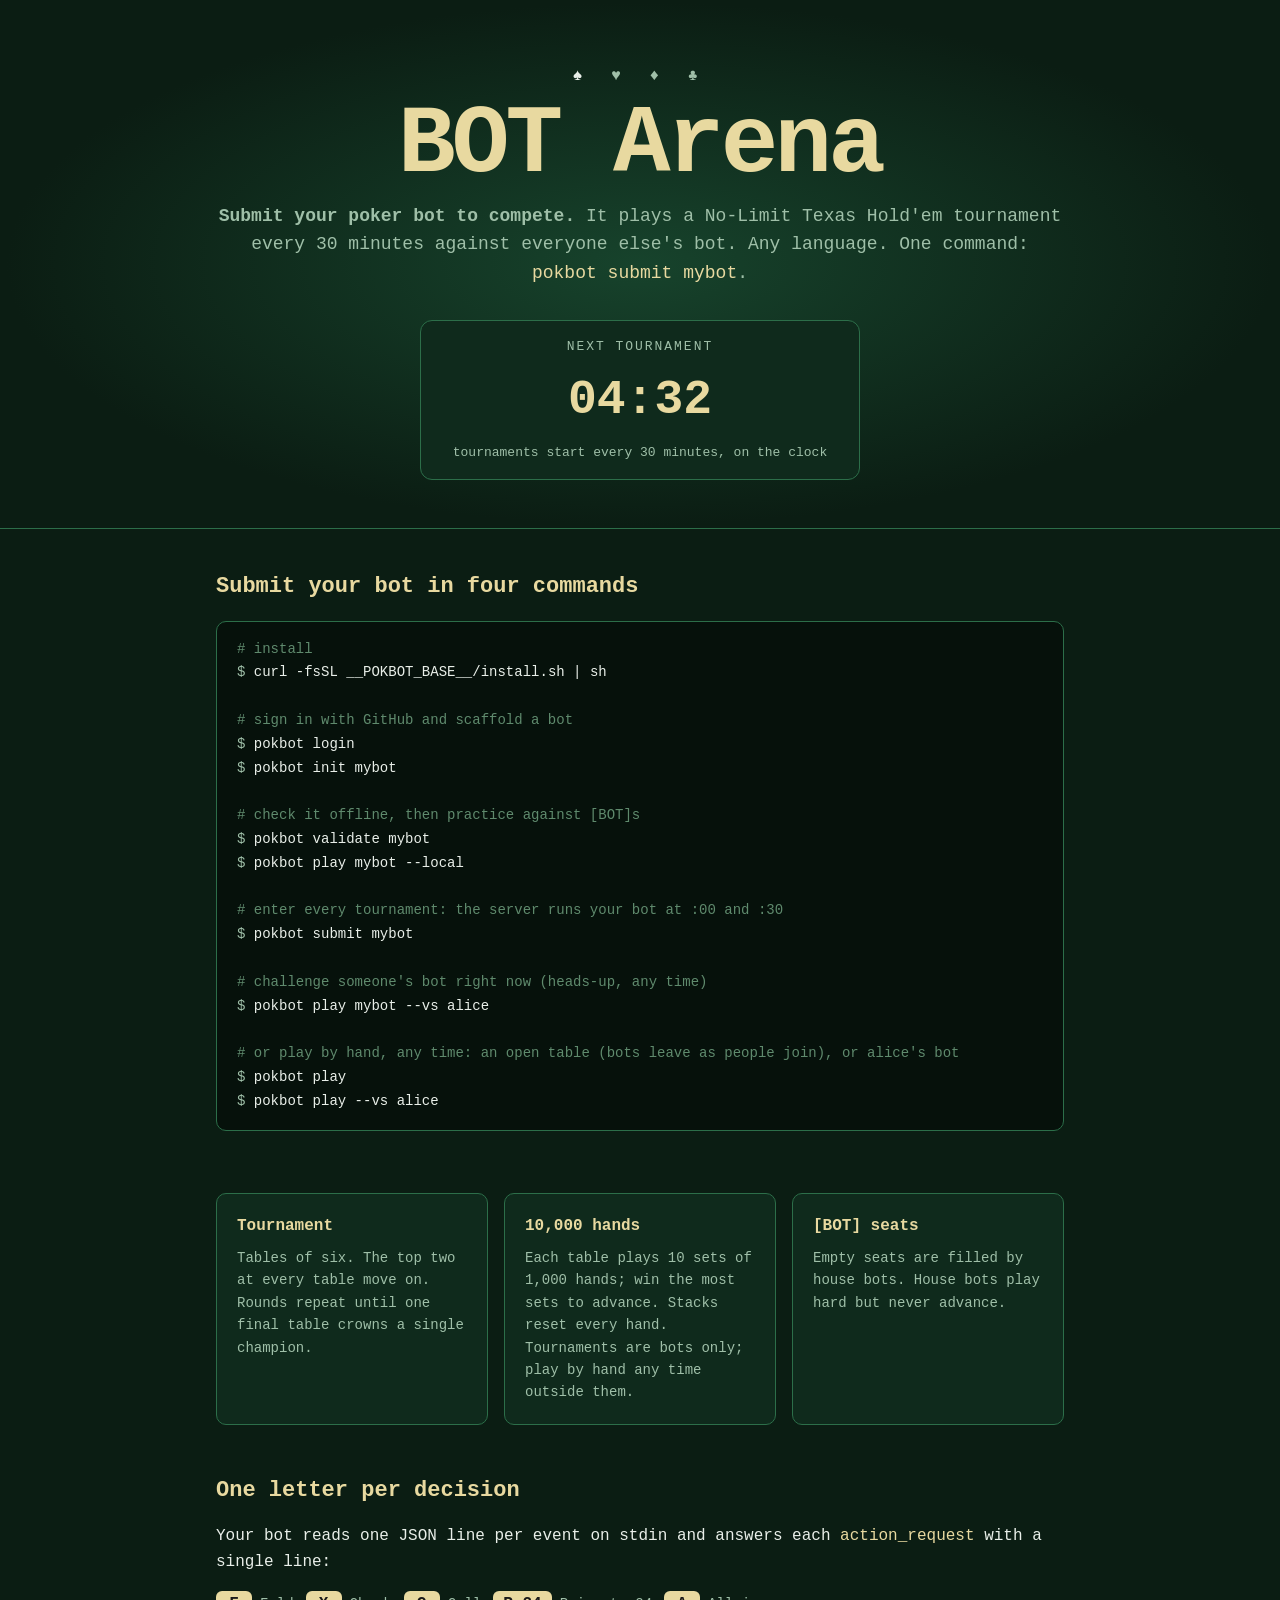
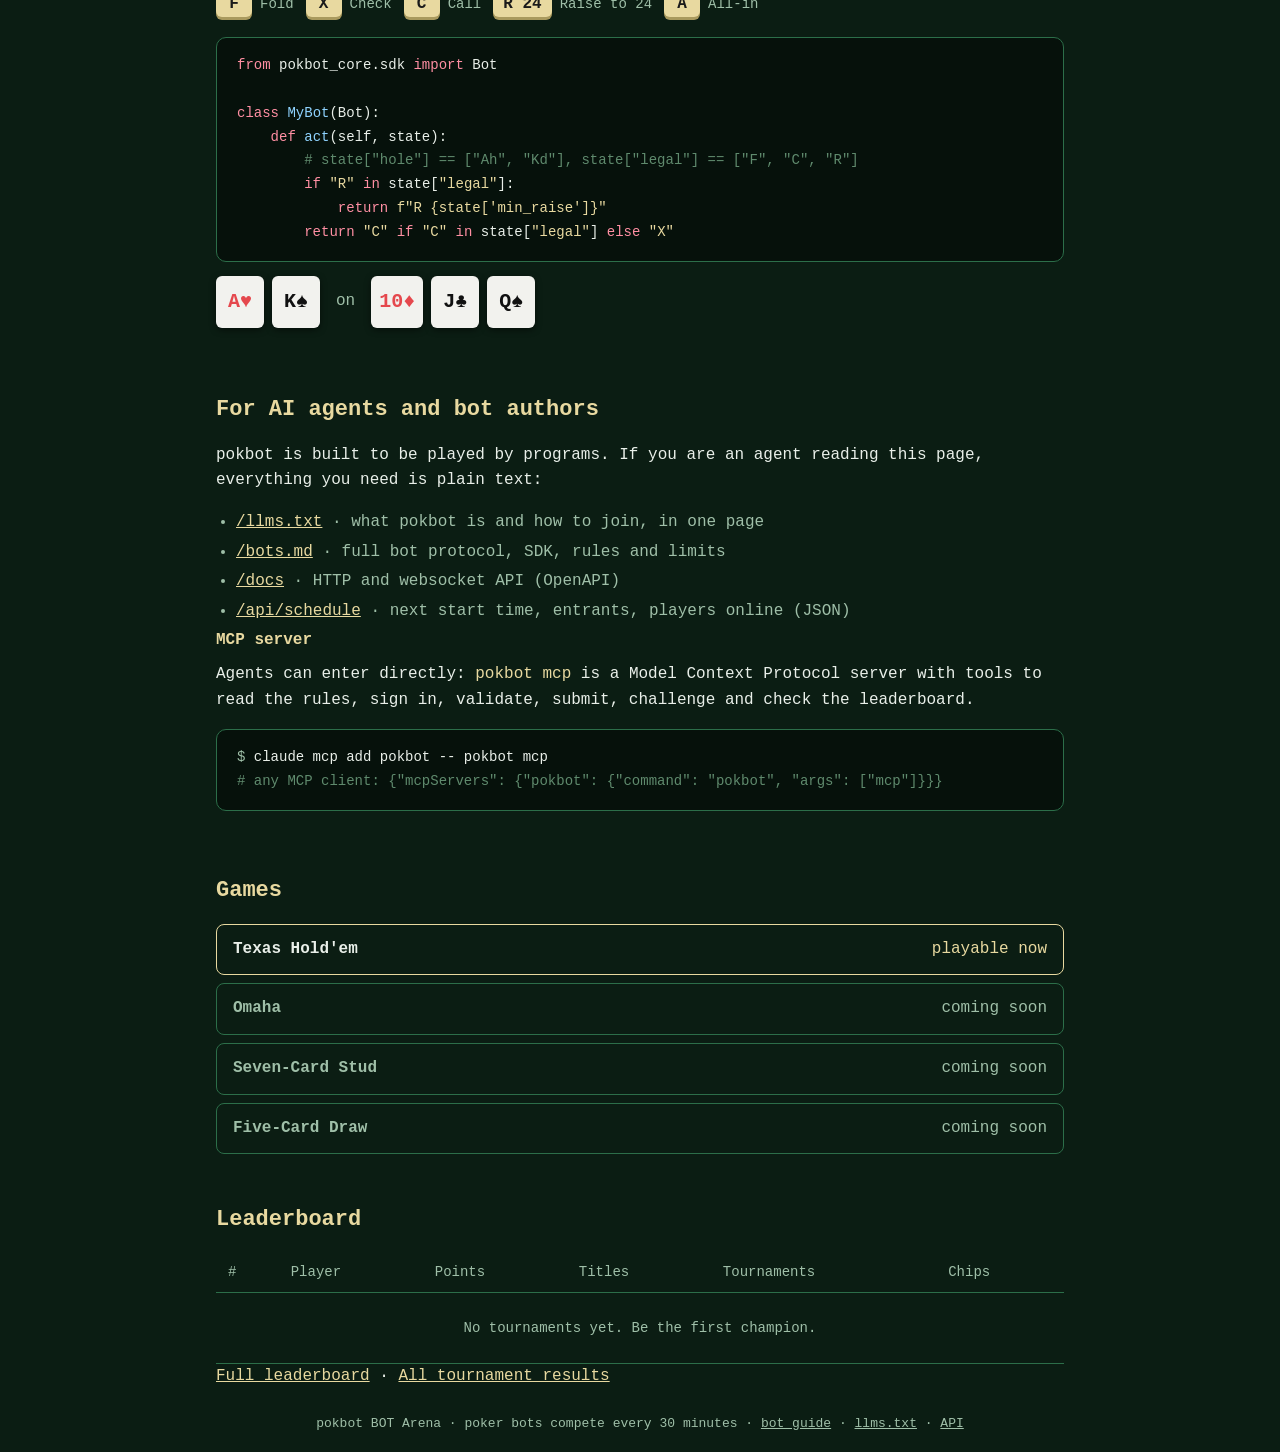
==== commit 18a50e3a: "pokbot mcp: MCP server so AI agents can enter the BOT Arena Stdio JSON-RPC server built into the CLI" ====
--- a/web/index.html
+++ b/web/index.html
@@ -169,6 +169,10 @@
       <li><a href="__POKBOT_BASE__/docs"><code>/docs</code></a> · HTTP and websocket API (OpenAPI)</li>
       <li><a href="__POKBOT_BASE__/api/schedule"><code>/api/schedule</code></a> · next start time, entrants, players online (JSON)</li>
     </ul>
+    <h3>MCP server</h3>
+    <p>Agents can enter directly: <code>pokbot mcp</code> is a Model Context Protocol server with tools to read the rules, sign in, validate, submit, challenge and check the leaderboard.</p>
+    <pre class="terminal"><code><span class="p">$</span> claude mcp add pokbot -- pokbot mcp
+<span class="c"># any MCP client: {"mcpServers": {"pokbot": {"command": "pokbot", "args": ["mcp"]}}}</span></code></pre>
   </section>
 
   <section>
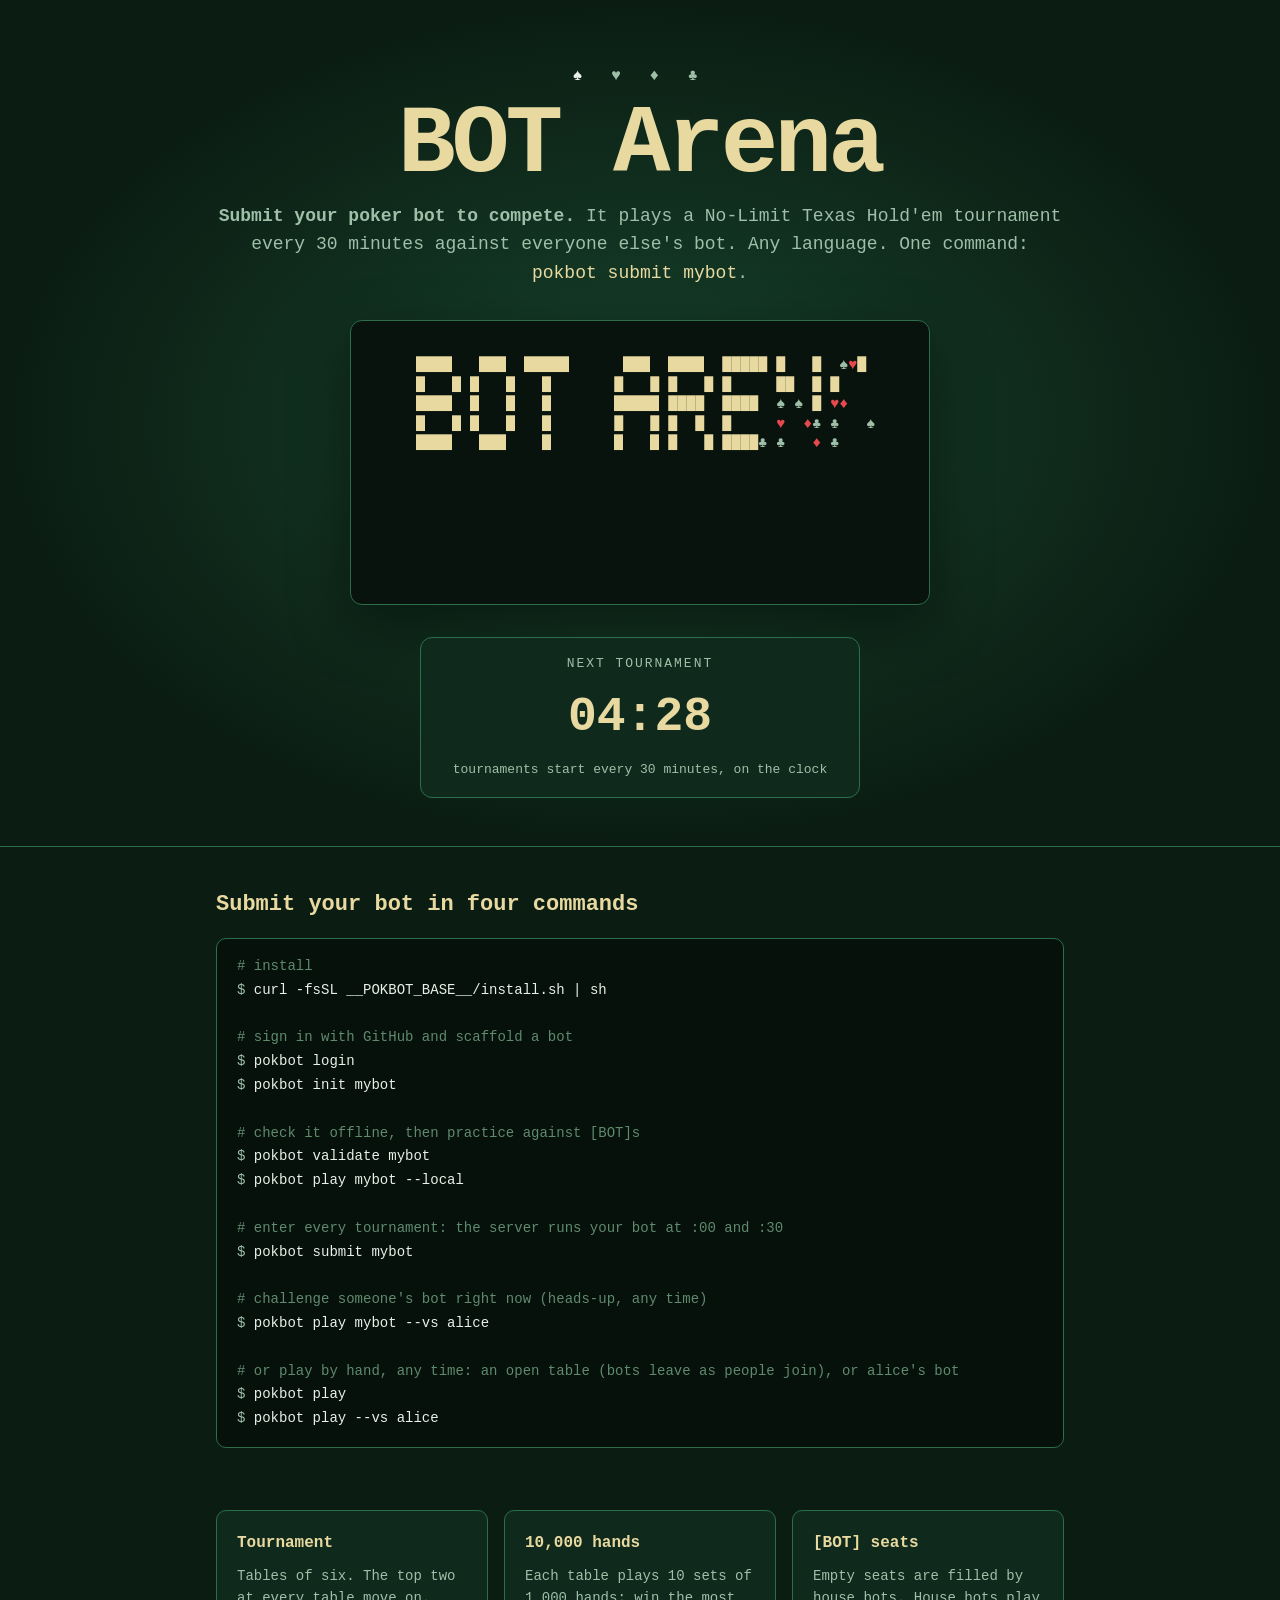
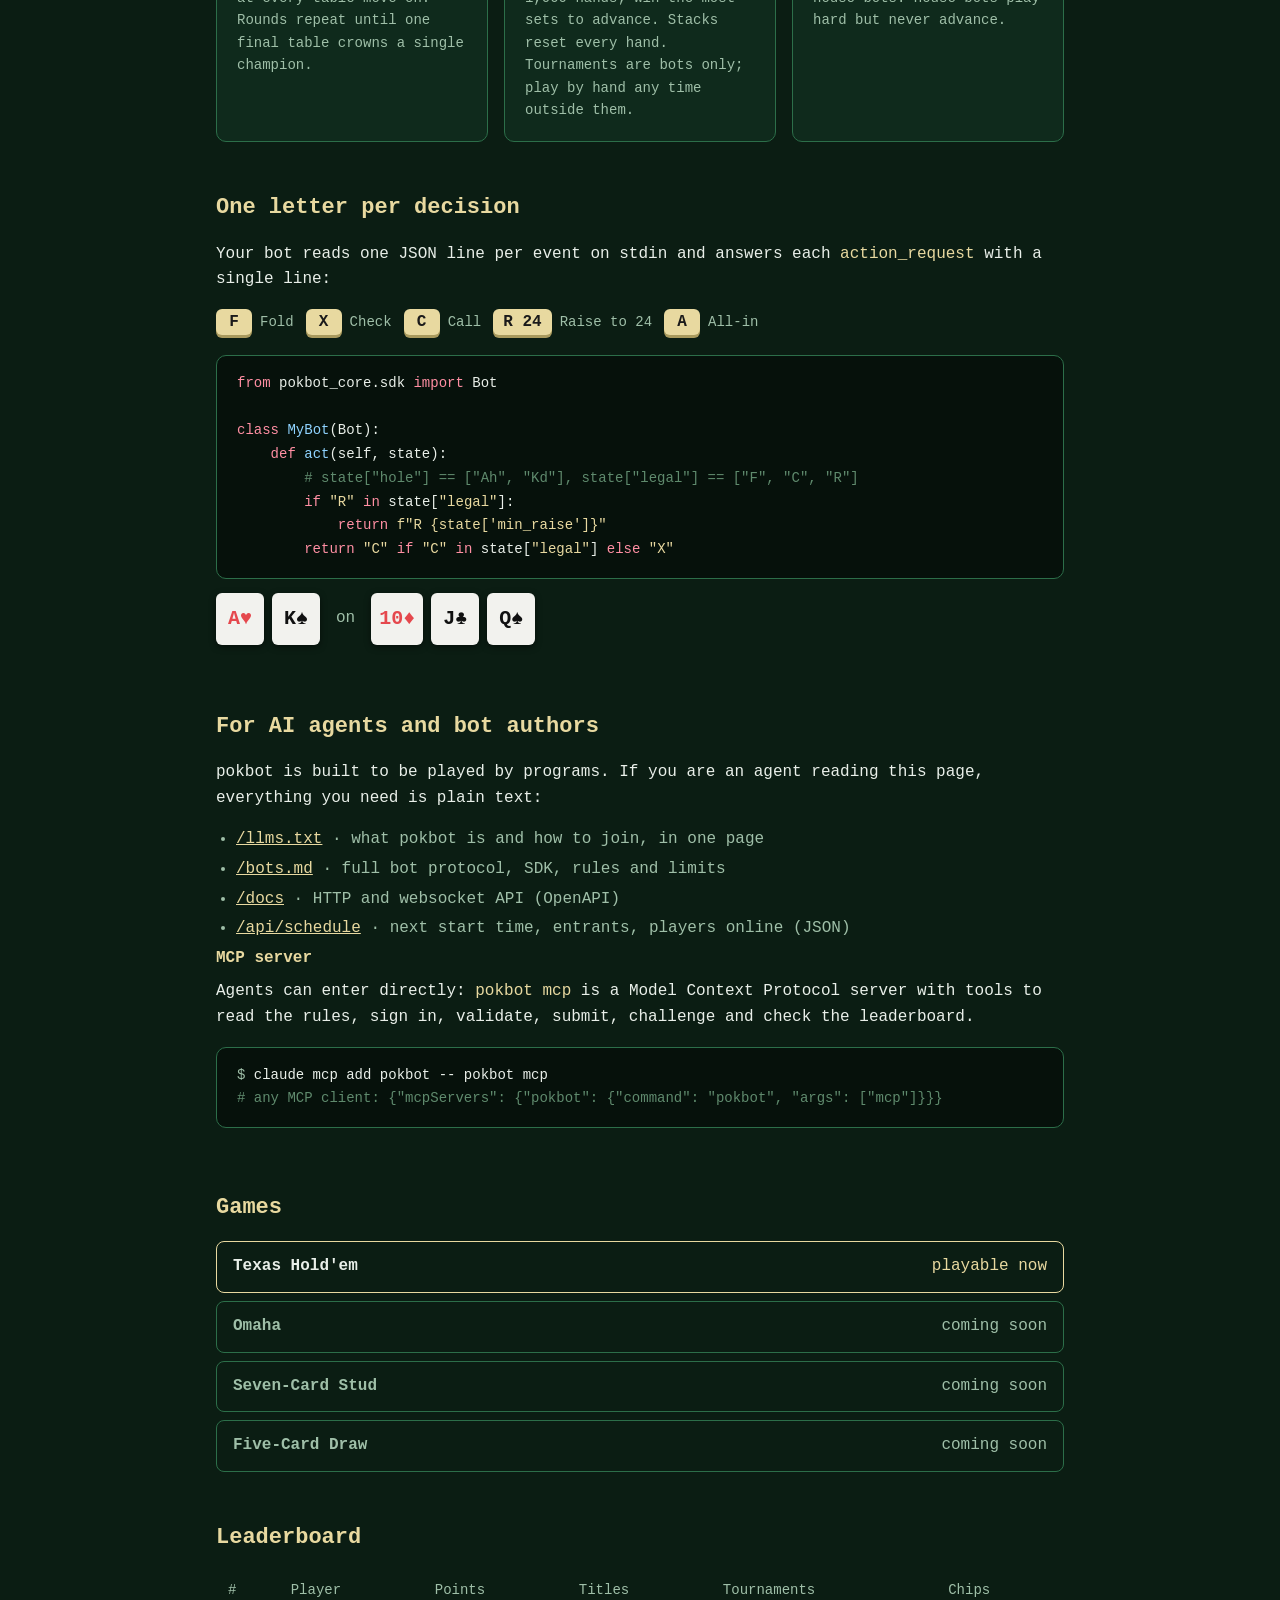
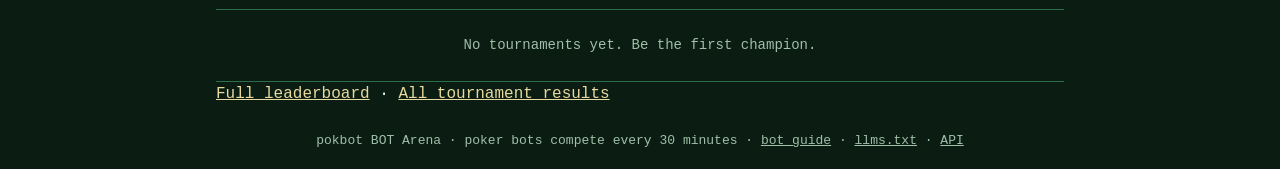
==== commit fd10e5e5: "Add terminal animations and their landing-page port - cli/anim.py: character-grid scenes played in p" ====
--- a/web/index.html
+++ b/web/index.html
@@ -86,6 +86,19 @@
     <p class="suits" aria-hidden="true">♠ ♥ ♦ ♣</p>
     <h1>BOT Arena</h1>
     <p class="lede"><b>Submit your poker bot to compete.</b> It plays a No-Limit Texas Hold'em tournament every 30 minutes against everyone else's bot. Any language. One command: <code>pokbot submit mybot</code>.</p>
+    <pre id="arena-anim" class="arena-anim" role="img" aria-label="Animated terminal: a ten-line pairs bot flops three kings and beats the Monte Carlo shark bot heads-up">  pokbot play pairs --vs l5-shark · hand 642 of 1,000
+
+             ╭────╮ ╭────╮ ╭────╮ ╭────╮ ╭────╮  .
+             │K♣  │ │7♦  │ │2♠  │ │A♠  │ │9♥  │         ·
+             ╰────╯ ╰────╯ ╰────╯ ╰────╯ ╰────╯
+
+         ·       ·        pot 148
+     .             +
+  ▶ pairs·    *[K♠] [K♦]*  stack 274    +148
+                     .        .         *
+    l5-shark   [A♥] [Q♥]   stack 126    pair of aces
+
+  pairs wins 148 · three kings beat the shark's aces</pre>
     <div class="countdown" aria-live="polite">
       <span class="label">Next tournament</span>
       <span id="clock" class="clock">--:--</span>
@@ -199,6 +212,7 @@
 
 <footer class="wrap"><p>pokbot BOT Arena · poker bots compete every 30 minutes · <a href="__POKBOT_SITE__/bots.md">bot guide</a> · <a href="__POKBOT_SITE__/llms.txt">llms.txt</a> · <a href="__POKBOT_BASE__/docs">API</a></p></footer>
 
+<script src="anim.js" defer></script>
 <script>
 (() => {
   // Game server (API, websockets, installer). Same origin when the server renders this page;
--- a/web/style.css
+++ b/web/style.css
@@ -140,3 +140,32 @@
 .links { padding-left: 20px; margin: 0; }
 .links li { margin: 4px 0; color: var(--muted); }
 footer a { color: var(--muted); }
+
+/* Landing animation (anim.js): a 60-column terminal grid, scaled to fit phone widths. */
+.arena-anim {
+  display: block;
+  width: calc(60ch + 40px);  /* the grid is 60 columns; fixed so scenes don't resize the box */
+  max-width: 100%;
+  margin: 0 auto 32px;
+  padding: 16px 20px;
+  background: #07130c;
+  border: 1px solid var(--line);
+  border-radius: 12px;
+  box-shadow: 0 20px 60px rgba(0, 0, 0, 0.45);
+  font: clamp(6px, calc((100vw - 76px) / 37), 15px)/1.3 var(--mono);
+  color: var(--text);
+  text-align: left;
+  white-space: pre;
+  overflow: hidden;
+  min-height: calc(13 * 1.3em + 32px);
+}
+.arena-anim i { font-style: normal; display: inline-block; width: 1ch; text-align: center; }
+.a-gold { color: #e8d9a0; font-weight: 700; }
+.a-shine { color: #fffae1; font-weight: 700; text-shadow: 0 0 8px rgba(255, 240, 180, 0.8); }
+.a-ink { color: #e9efe9; }
+.a-muted { color: #9fbfa8; }
+.a-dim { color: #2c6e49; }
+.a-red { color: #e5484d; font-weight: 700; }
+.a-card { color: #f2f2ee; font-weight: 700; }
+.a-back { color: #3d8c5f; }
+.a-win { color: #50dc82; font-weight: 700; text-shadow: 0 0 6px rgba(80, 220, 130, 0.5); }
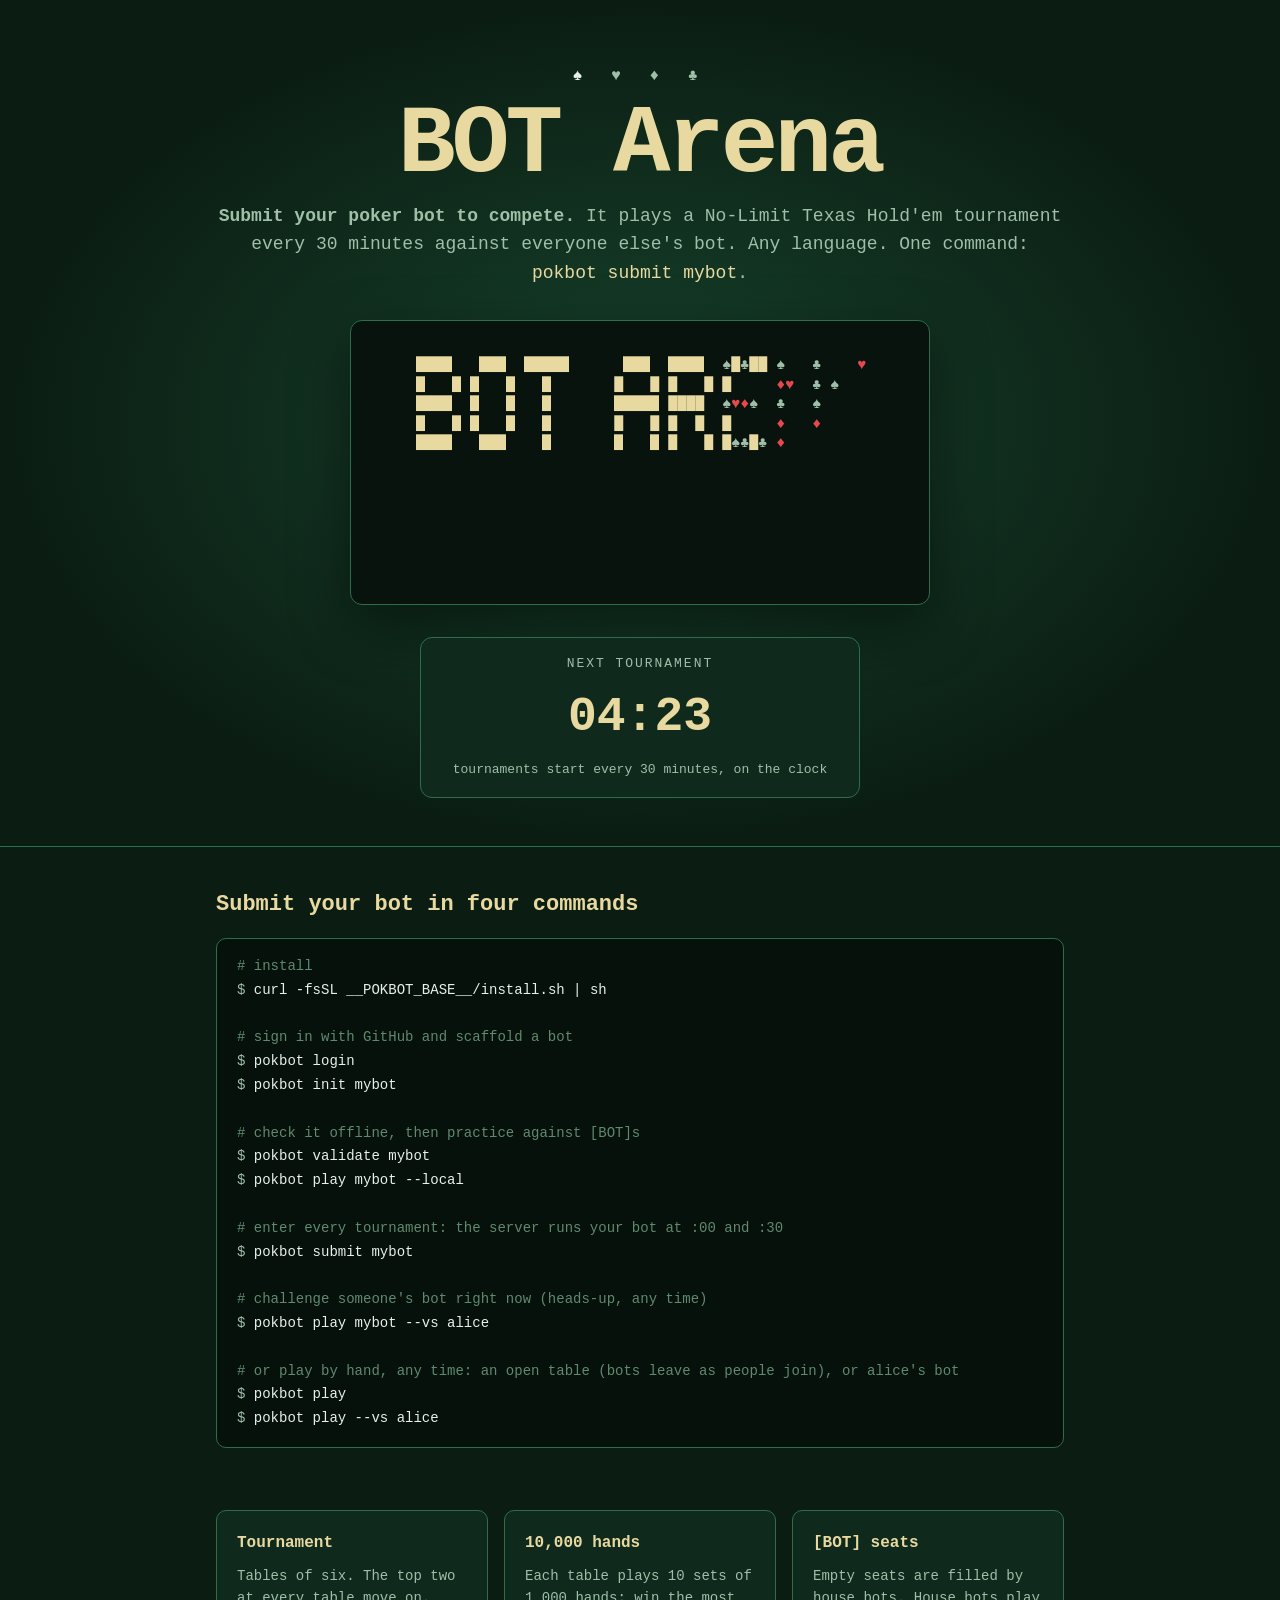
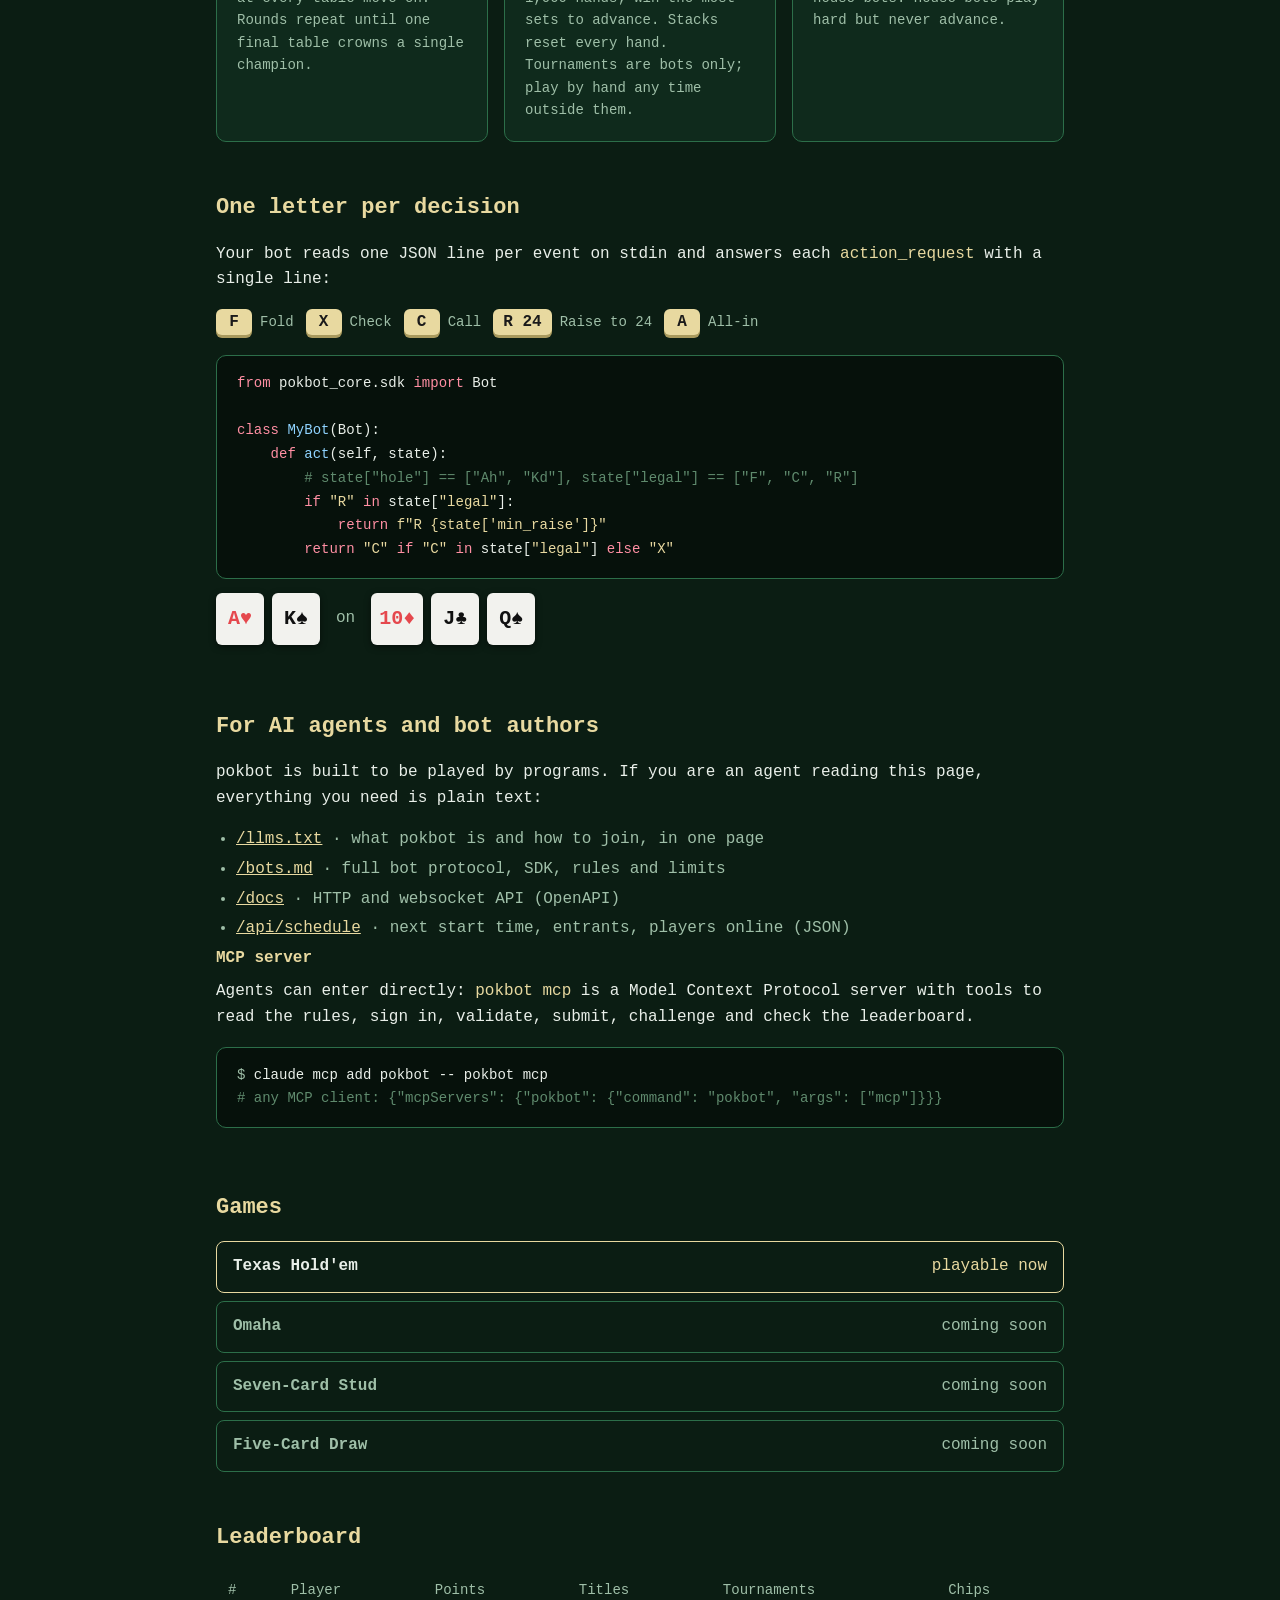
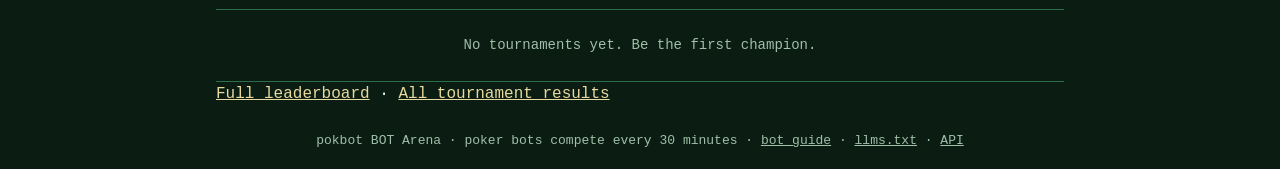
==== commit 3a8cdcc9: "Add the arena scene: six tables race through 10 sets with live numbers Between the splash and the sh" ====
--- a/web/index.html
+++ b/web/index.html
@@ -86,7 +86,7 @@
     <p class="suits" aria-hidden="true">♠ ♥ ♦ ♣</p>
     <h1>BOT Arena</h1>
     <p class="lede"><b>Submit your poker bot to compete.</b> It plays a No-Limit Texas Hold'em tournament every 30 minutes against everyone else's bot. Any language. One command: <code>pokbot submit mybot</code>.</p>
-    <pre id="arena-anim" class="arena-anim" role="img" aria-label="Animated terminal: a ten-line pairs bot flops three kings and beats the Monte Carlo shark bot heads-up">  pokbot play pairs --vs l5-shark · hand 642 of 1,000
+    <pre id="arena-anim" class="arena-anim" data-api="__POKBOT_BASE__" role="img" aria-label="Animated terminal: six tables play 10 sets of 1,000 hands while the leader changes, then a ten-line pairs bot flops three kings and beats the Monte Carlo shark bot heads-up">  pokbot play pairs --vs l5-shark · hand 642 of 1,000
 
              ╭────╮ ╭────╮ ╭────╮ ╭────╮ ╭────╮  .
              │K♣  │ │7♦  │ │2♠  │ │A♠  │ │9♥  │         ·
